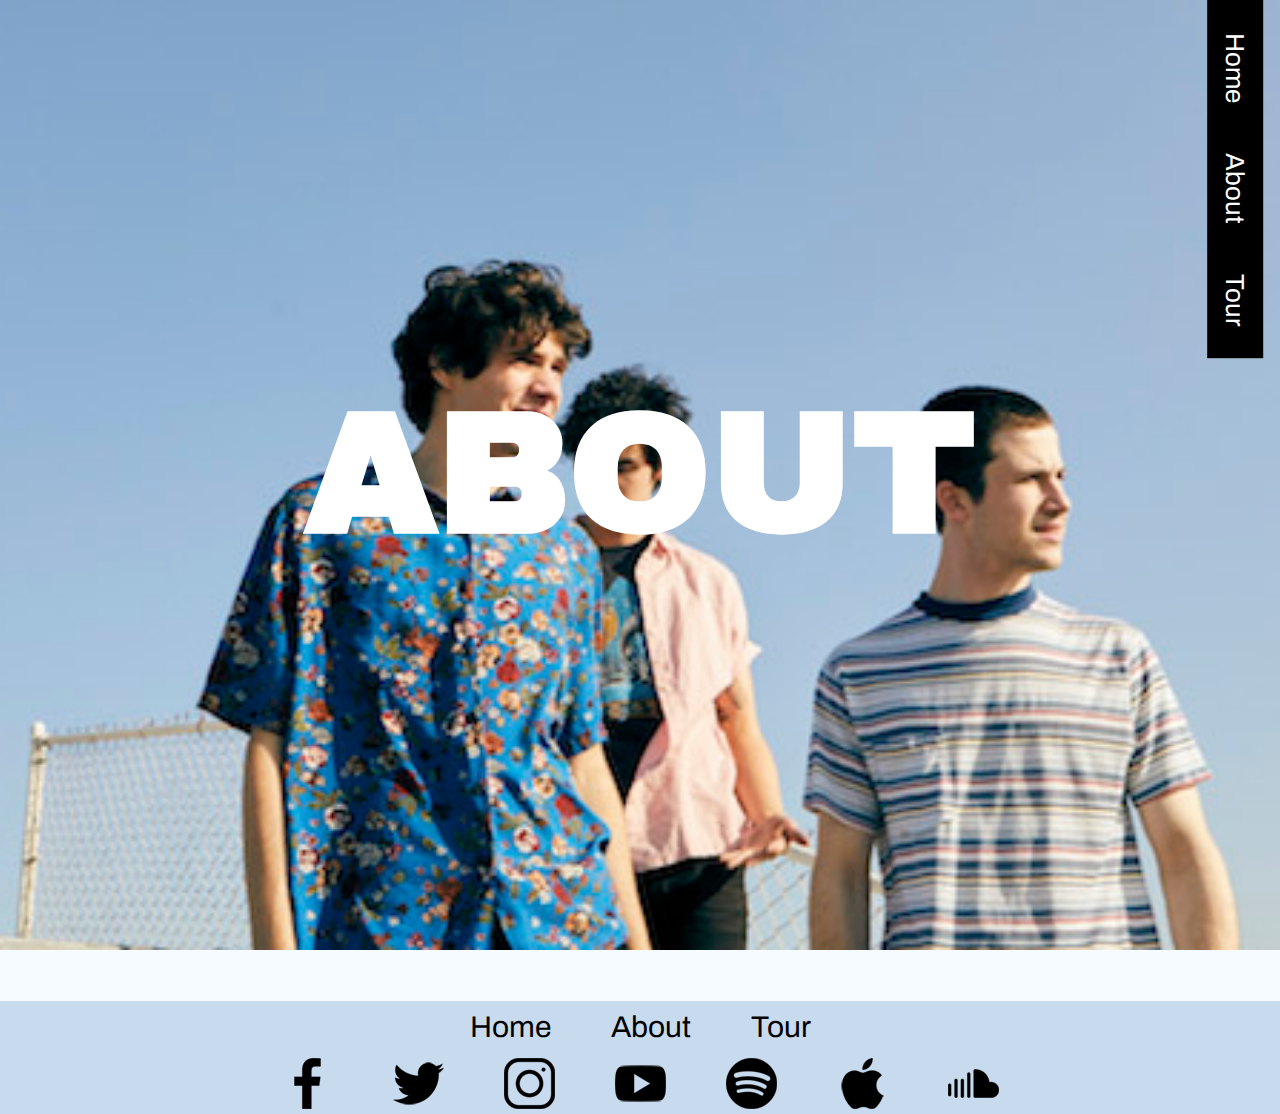
==== about.html @ 92f12936 "10/27 Website Update" ====
<!doctype html>
<html class="no-js" lang="">

<head>
  <meta charset="utf-8">
  <title>Wallows Music</title>
  <meta name="description" content="">
  <meta name="viewport" content="width=device-width, initial-scale=1">

  <link rel="apple-touch-icon" href="icon.png">
  <!-- Place favicon.ico in the root directory -->

  <link rel="stylesheet" href="css/normalize.css">
  <link rel="stylesheet" href="css/main.css">
</head>

<body>

  <!-- reusable header -->
  <header id="about_hero">
      <ul>
        <li><a href="index.html">Home</a></li>
        <li><a href="about.html">About</a></li>
        <li><a href="tour.html">Tour</a></li>
      </ul>
      <h1>ABOUT</h1>
  </header>

<!-- Main content section -->
  <section class="main_content">



  </section>

  <!-- Footer Section with two navs...one for internal pages and one for social media links-->
  <footer>
    <nav>
      <ul>
        <li><a href="index.html">Home</a></li>
        <li><a href="about.html">About</a></li>
        <li><a href="tour.html">Tour</a></li>
      </ul>
    </nav>
    <nav>
      <ul>
        <li><a href="facebook"><img src="img/facebook-app-symbol.png"></a></li>
        <li><a href="twitter"><img src="img/twitter.png"></a></li>
        <li><a href="instagram"><img src="img/instagram.png"></a></li>
        <li><a href="youtube"><img src="img/youtube.png"></a></li>
        <li><a href="spotify"><img src="img/spotify.png"></a></li>
        <li><a href="apple"><img src="img/apple-logo.png"></a></li>
        <li><a href="soundcloud"><img src="img/soundcloud.png"></a></li>
      </ul>
    </nav>

  </footer>







  <script src="js/vendor/modernizr-3.11.2.min.js"></script>
  <script src="js/main.js"></script>

</body>

</html>
---- css/main.css ----
/*! HTML5 Boilerplate v8.0.0 | MIT License | https://html5boilerplate.com/ */

/* main.css 2.1.0 | MIT License | https://github.com/h5bp/main.css#readme */
/*
 * What follows is the result of much research on cross-browser styling.
 * Credit left inline and big thanks to Nicolas Gallagher, Jonathan Neal,
 * Kroc Camen, and the H5BP dev community and team.
 */

/* ==========================================================================
   Base styles: opinionated defaults
   ========================================================================== */
   @import url('https://fonts.googleapis.com/css2?family=Archivo&family=Archivo+Black&display=swap');

html {
  color: #222;
  font-size: 1em;
  line-height: 1.4;
  font-family: 'Archivo', sans-serif;
}

body{
  background-color: #F6FBFF;
  overflow-x: hidden;
}

header{
  background-image: url('../img/home_hero_img.jpg');
  background-size: cover;
  background-position: center;
  background-repeat: no-repeat;
  height: 950px;
  margin: 0px;
  position: relative;
  width: 100vw;
  display: flex;
  justify-content: center;
  align-items: center;
}

header ul{
  transform: rotate(90deg);
  list-style-type: none;
  display: flex;
  background-color: #000;
  top: 135px;
  width: 350px;
  margin: 0px;
  position: absolute;
  right: -150px;
}

header ul li{
  margin: 10px 25px 10px 25px;
}

header ul li a{
  text-decoration: none;
  color: #FFFFFF;
  font-size: 26px;
}

header h1{
  margin: 0px;
  font-size: 170px;
  color: #fff;
  font-family: 'Archivo Black', sans-serif;
}

/* sets up main content sections for pages */

.main_content{
  width: 100vw;
  display: flex;
  justify-content: center;
  align-items: center;
  margin: 2%;
}

/* sets up footer area for pages */

footer{
  width: 100vw;
  height: 5%;
  background-color: #C8DAED;
  display: flex;
  justify-content: center;
  align-items: center;
  flex-direction: column;
}

footer nav{
  display: flex;
  justify-content: center;
  align-items: center;
  flex-direction: row;
}

footer nav ul{
  display: flex;
  justify-content: center;
  align-items: center;
  flex-direction: row;
  list-style-type: none;
  margin: 0px;
  padding: 0px;
}

footer nav ul li{
  margin: 5px 30px 5px 30px;
}

footer nav ul li a{
  text-decoration: none;
  color: #000;
  font-size: 30px;
  font-family: 'Archivo', sans-serif;
}

footer nav ul li a:hover{
  color: #fff;
}


/*
 * Remove text-shadow in selection highlight:
 * https://twitter.com/miketaylr/status/12228805301
 *
 * Vendor-prefixed and regular ::selection selectors cannot be combined:
 * https://stackoverflow.com/a/16982510/7133471
 *
 * Customize the background color to match your design.
 */

::-moz-selection {
  background: #b3d4fc;
  text-shadow: none;
}

::selection {
  background: #b3d4fc;
  text-shadow: none;
}

/*
 * A better looking default horizontal rule
 */

hr {
  display: block;
  height: 1px;
  border: 0;
  border-top: 1px solid #ccc;
  margin: 1em 0;
  padding: 0;
}

/*
 * Remove the gap between audio, canvas, iframes,
 * images, videos and the bottom of their containers:
 * https://github.com/h5bp/html5-boilerplate/issues/440
 */

audio,
canvas,
iframe,
img,
svg,
video {
  vertical-align: middle;
}

/*
 * Remove default fieldset styles.
 */

fieldset {
  border: 0;
  margin: 0;
  padding: 0;
}

/*
 * Allow only vertical resizing of textareas.
 */

textarea {
  resize: vertical;
}

/* ==========================================================================
   Author's custom styles
   ========================================================================== */







/* ==========================================================================
   Helper classes
   ========================================================================== */

/*
 * Hide visually and from screen readers
 */

.hidden,
[hidden] {
  display: none !important;
}

/*
 * Hide only visually, but have it available for screen readers:
 * https://snook.ca/archives/html_and_css/hiding-content-for-accessibility
 *
 * 1. For long content, line feeds are not interpreted as spaces and small width
 *    causes content to wrap 1 word per line:
 *    https://medium.com/@jessebeach/beware-smushed-off-screen-accessible-text-5952a4c2cbfe
 */

.sr-only {
  border: 0;
  clip: rect(0, 0, 0, 0);
  height: 1px;
  margin: -1px;
  overflow: hidden;
  padding: 0;
  position: absolute;
  white-space: nowrap;
  width: 1px;
  /* 1 */
}

/*
 * Extends the .sr-only class to allow the element
 * to be focusable when navigated to via the keyboard:
 * https://www.drupal.org/node/897638
 */

.sr-only.focusable:active,
.sr-only.focusable:focus {
  clip: auto;
  height: auto;
  margin: 0;
  overflow: visible;
  position: static;
  white-space: inherit;
  width: auto;
}

/*
 * Hide visually and from screen readers, but maintain layout
 */

.invisible {
  visibility: hidden;
}

/*
 * Clearfix: contain floats
 *
 * For modern browsers
 * 1. The space content is one way to avoid an Opera bug when the
 *    `contenteditable` attribute is included anywhere else in the document.
 *    Otherwise it causes space to appear at the top and bottom of elements
 *    that receive the `clearfix` class.
 * 2. The use of `table` rather than `block` is only necessary if using
 *    `:before` to contain the top-margins of child elements.
 */

.clearfix::before,
.clearfix::after {
  content: " ";
  display: table;
}

.clearfix::after {
  clear: both;
}

/* ==========================================================================
   EXAMPLE Media Queries for Responsive Design.
   These examples override the primary ('mobile first') styles.
   Modify as content requires.
   ========================================================================== */

@media only screen and (min-width: 35em) {
  /* Style adjustments for viewports that meet the condition */
}

@media print,
  (-webkit-min-device-pixel-ratio: 1.25),
  (min-resolution: 1.25dppx),
  (min-resolution: 120dpi) {
  /* Style adjustments for high resolution devices */
}

/* ==========================================================================
   Print styles.
   Inlined to avoid the additional HTTP request:
   https://www.phpied.com/delay-loading-your-print-css/
   ========================================================================== */

@media print {
  *,
  *::before,
  *::after {
    background: #fff !important;
    color: #000 !important;
    /* Black prints faster */
    box-shadow: none !important;
    text-shadow: none !important;
  }

  a,
  a:visited {
    text-decoration: underline;
  }

  a[href]::after {
    content: " (" attr(href) ")";
  }

  abbr[title]::after {
    content: " (" attr(title) ")";
  }

  /*
   * Don't show links that are fragment identifiers,
   * or use the `javascript:` pseudo protocol
   */
  a[href^="#"]::after,
  a[href^="javascript:"]::after {
    content: "";
  }

  pre {
    white-space: pre-wrap !important;
  }

  pre,
  blockquote {
    border: 1px solid #999;
    page-break-inside: avoid;
  }

  /*
   * Printing Tables:
   * https://web.archive.org/web/20180815150934/http://css-discuss.incutio.com/wiki/Printing_Tables
   */
  thead {
    display: table-header-group;
  }

  tr,
  img {
    page-break-inside: avoid;
  }

  p,
  h2,
  h3 {
    orphans: 3;
    widows: 3;
  }

  h2,
  h3 {
    page-break-after: avoid;
  }
}
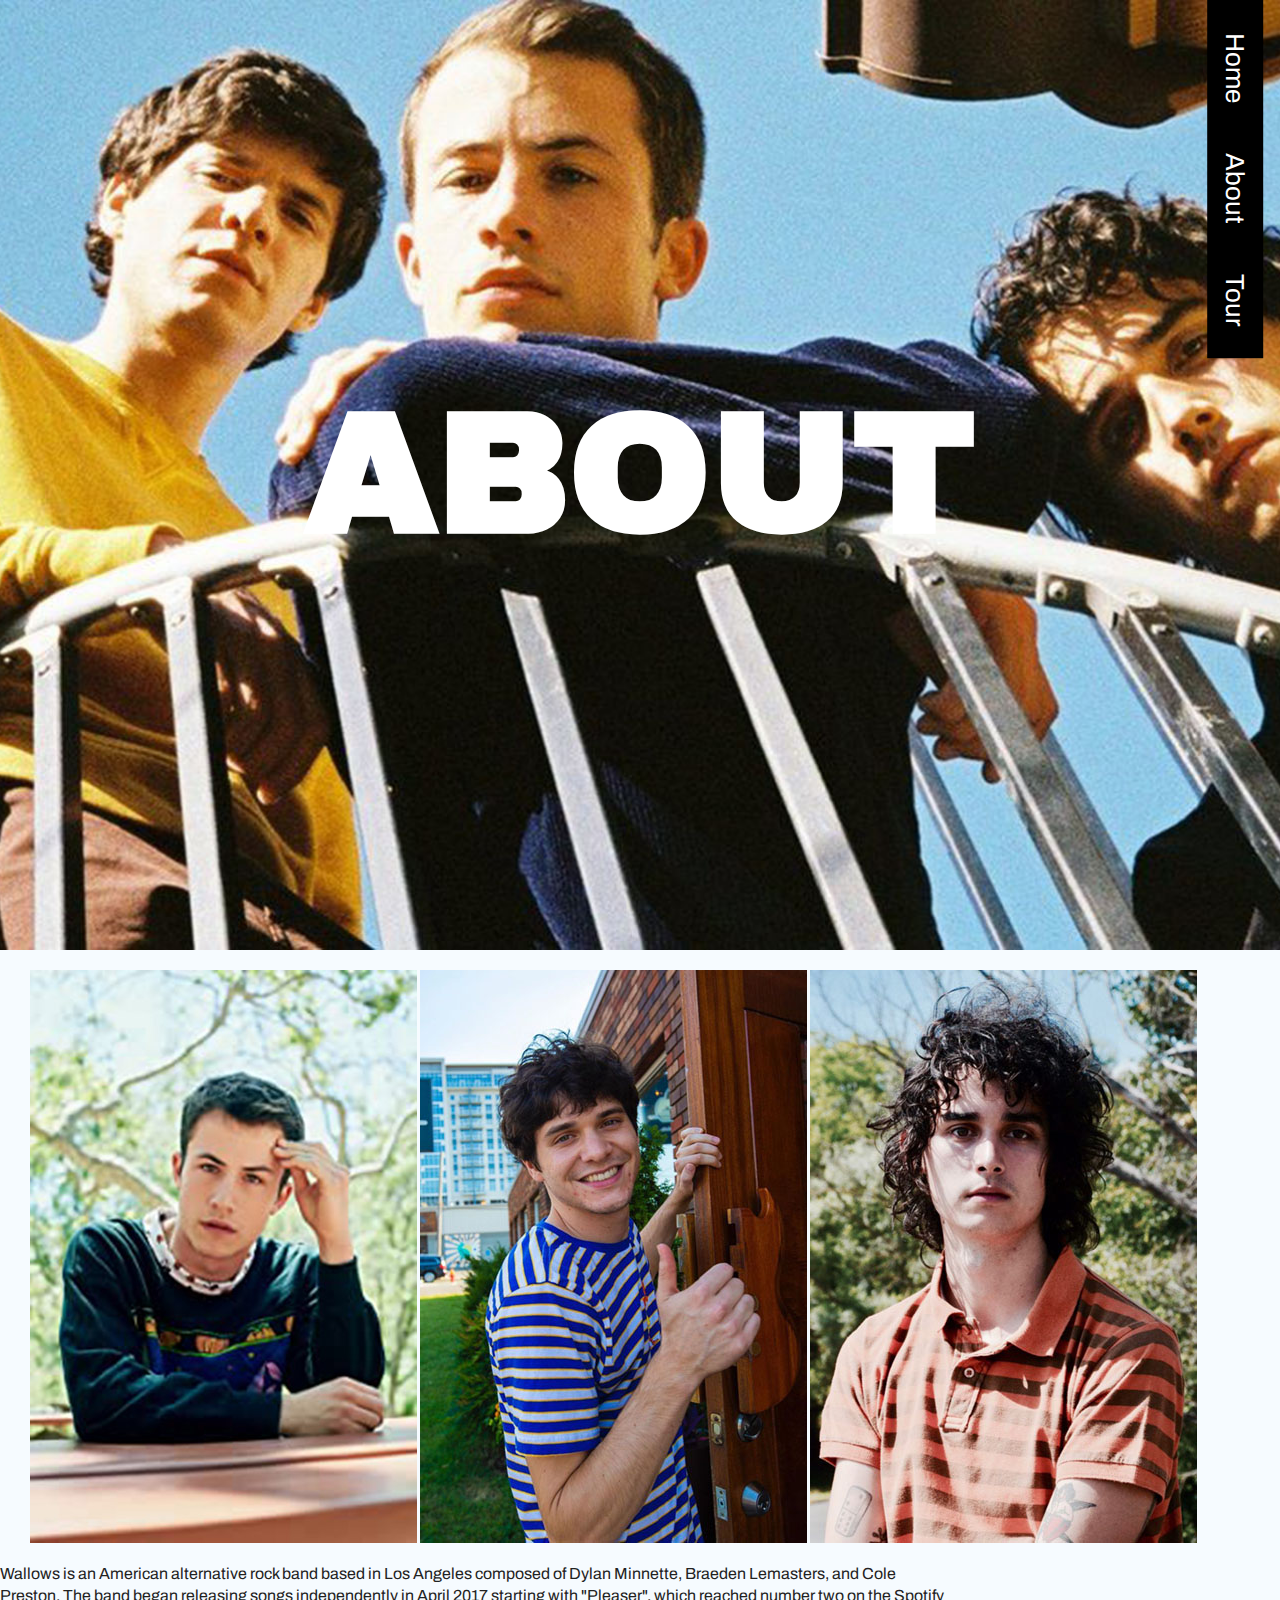
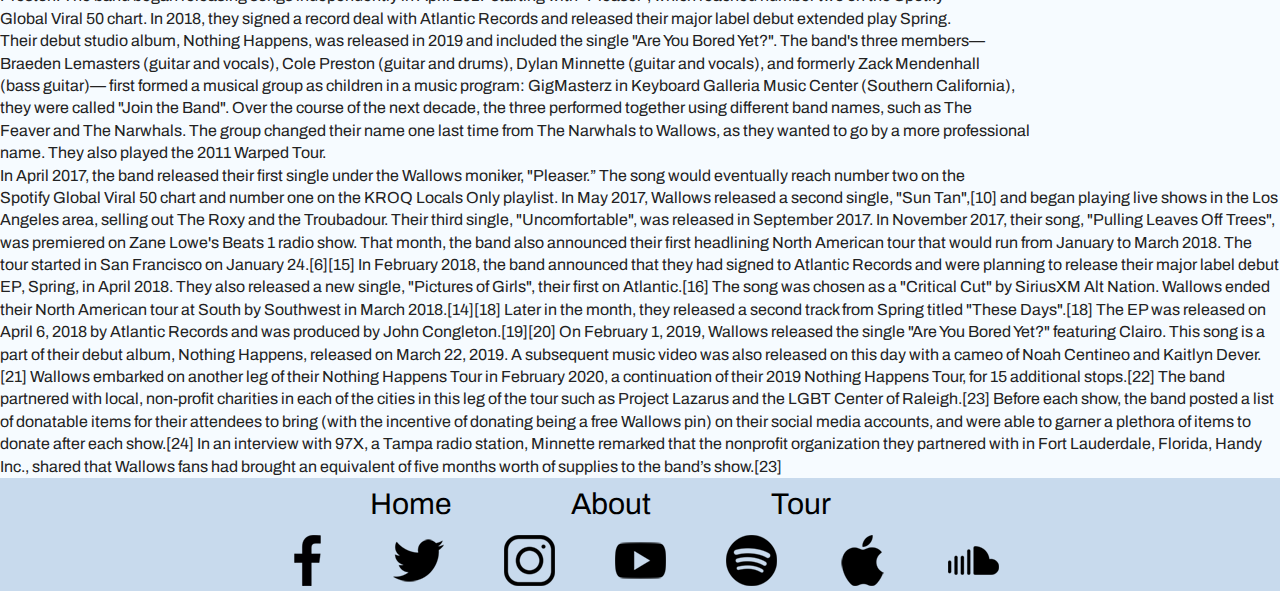
==== commit 166ad562: "10/29 Website HTML and CSS Update" ====
--- a/about.html
+++ b/about.html
@@ -17,7 +17,7 @@
 <body>
 
   <!-- reusable header -->
-  <header id="about_hero">
+  <header id="about_bg">
       <ul>
         <li><a href="index.html">Home</a></li>
         <li><a href="about.html">About</a></li>
@@ -27,23 +27,45 @@
   </header>
 
 <!-- Main content section -->
-  <section class="main_content">
+  <section class="members">
+    <img src="img/dylan_minnette.jpg">
+    <img src="img/braeden_lemasters.jpg">
+    <img src="img/cole_preston.jpg">
+  </section>
 
+  <section class="biography">
+    Wallows is an American alternative rock band based in Los Angeles composed of Dylan Minnette, Braeden Lemasters, and Cole <br>
+    Preston. The band began releasing songs independently in April 2017 starting with "Pleaser", which reached number two on the Spotify <br>
+    Global Viral 50 chart. In 2018, they signed a record deal with Atlantic Records and released their major label debut extended play Spring.<br>
+    Their debut studio album, Nothing Happens, was released in 2019 and included the single "Are You Bored Yet?". The band's three members—<br>
+    Braeden Lemasters (guitar and vocals), Cole Preston (guitar and drums), Dylan Minnette (guitar and vocals), and formerly Zack Mendenhall <br>
+    (bass guitar)— first formed a musical group as children in a music program: GigMasterz in Keyboard Galleria Music Center (Southern California), <br>
+    they were called "Join the Band". Over the course of the next decade, the three performed together using different band names, such as The <br>
+    Feaver and The Narwhals. The group changed their name one last time from The Narwhals to Wallows, as they wanted to go by a more professional <br>
+    name. They also played the 2011 Warped Tour.<br>
 
+    In April 2017, the band released their first single under the Wallows moniker, "Pleaser.” The song would eventually reach number two on the <br>
+    Spotify Global Viral 50 chart and number one on the KROQ Locals Only playlist. In May 2017, Wallows released a second single, "Sun Tan",[10] and began playing live shows in the Los Angeles area, selling out The Roxy and the Troubadour. Their third single, "Uncomfortable", was released in September 2017.
+    In November 2017, their song, "Pulling Leaves Off Trees", was premiered on Zane Lowe's Beats 1 radio show. That month, the band also announced their first headlining North American tour that would run from January to March 2018. The tour started in San Francisco on January 24.[6][15] In February 2018, the band announced that they had signed to Atlantic Records and were planning to release their major label debut EP, Spring, in April 2018. They also released a new single, "Pictures of Girls", their first on Atlantic.[16] The song was chosen as a "Critical Cut" by SiriusXM Alt Nation.
 
+    Wallows ended their North American tour at South by Southwest in March 2018.[14][18] Later in the month, they released a second track from Spring titled "These Days".[18] The EP was released on April 6, 2018 by Atlantic Records and was produced by John Congleton.[19][20]
+
+    On February 1, 2019, Wallows released the single "Are You Bored Yet?" featuring Clairo. This song is a part of their debut album, Nothing Happens, released on March 22, 2019. A subsequent music video was also released on this day with a cameo of Noah Centineo and Kaitlyn Dever.[21]
+
+    Wallows embarked on another leg of their Nothing Happens Tour in February 2020, a continuation of their 2019 Nothing Happens Tour, for 15 additional stops.[22] The band partnered with local, non-profit charities in each of the cities in this leg of the tour such as Project Lazarus and the LGBT Center of Raleigh.[23] Before each show, the band posted a list of donatable items for their attendees to bring (with the incentive of donating being a free Wallows pin) on their social media accounts, and were able to garner a plethora of items to donate after each show.[24] In an interview with 97X, a Tampa radio station, Minnette remarked that the nonprofit organization they partnered with in Fort Lauderdale, Florida, Handy Inc., shared that Wallows fans had brought an equivalent of five months worth of supplies to the band’s show.[23]
   </section>
 
   <!-- Footer Section with two navs...one for internal pages and one for social media links-->
   <footer>
     <nav>
-      <ul>
+      <ul class="navigation">
         <li><a href="index.html">Home</a></li>
         <li><a href="about.html">About</a></li>
         <li><a href="tour.html">Tour</a></li>
       </ul>
     </nav>
     <nav>
-      <ul>
+      <ul class="icons">
         <li><a href="facebook"><img src="img/facebook-app-symbol.png"></a></li>
         <li><a href="twitter"><img src="img/twitter.png"></a></li>
         <li><a href="instagram"><img src="img/instagram.png"></a></li>
--- a/css/main.css
+++ b/css/main.css
@@ -38,6 +38,16 @@
   align-items: center;
 }
 
+#about_bg{
+background-image: url('../img/about_header.jpg');
+}
+
+#tour_bg{
+background-image: url('../img/tour_header.jpg');
+}
+
+
+
 header ul{
   transform: rotate(90deg);
   list-style-type: none;
@@ -50,6 +60,10 @@
   right: -150px;
 }
 
+.tour_bg ul li{
+background-color: #C8DAE9;
+}
+
 header ul li{
   margin: 10px 25px 10px 25px;
 }
@@ -75,6 +89,11 @@
   justify-content: center;
   align-items: center;
   margin: 2%;
+  margin-left: -20vw;
+}
+
+.members{
+  padding: 20px 50px 20px 30px;
 }
 
 /* sets up footer area for pages */
@@ -108,6 +127,12 @@
 
 footer nav ul li{
   margin: 5px 30px 5px 30px;
+}
+
+.navigation li{
+  justify-content: center;
+  align-items: center;
+  margin: 5px 100px 5px 20px;
 }
 
 footer nav ul li a{
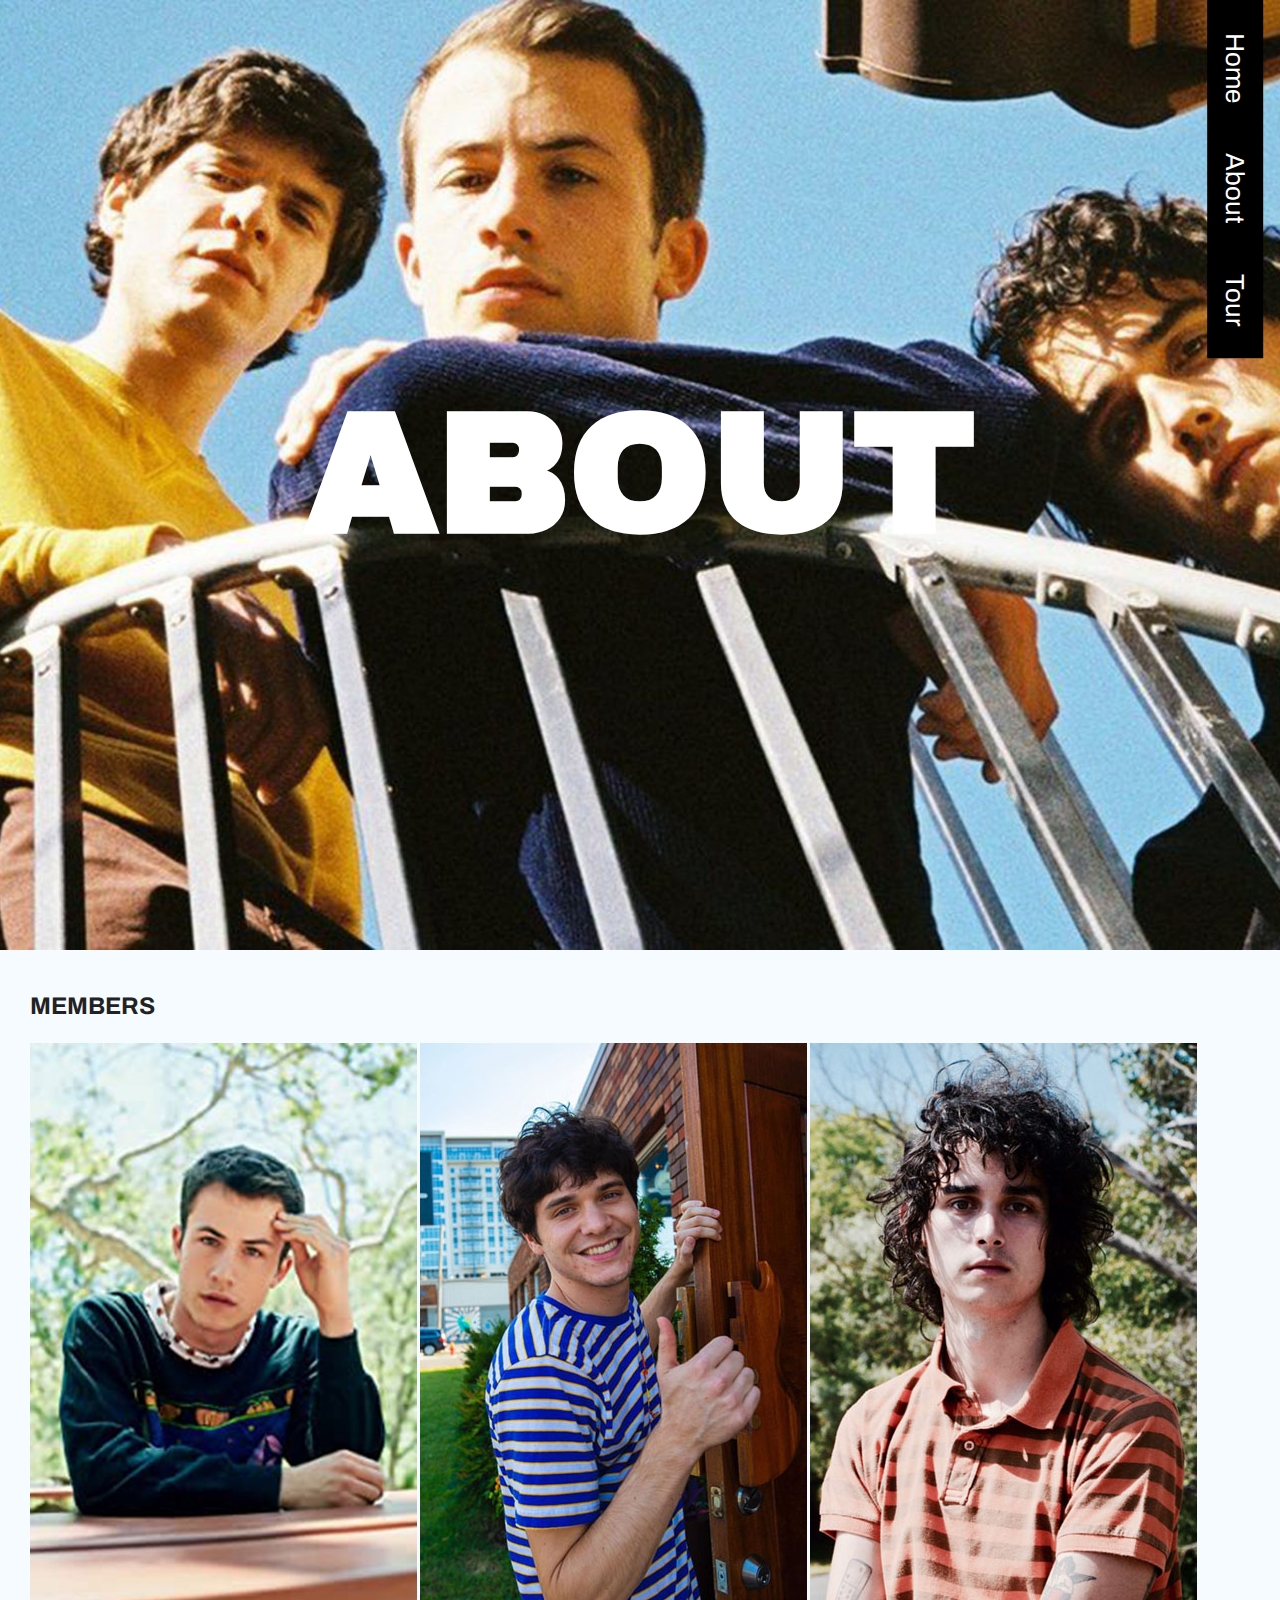
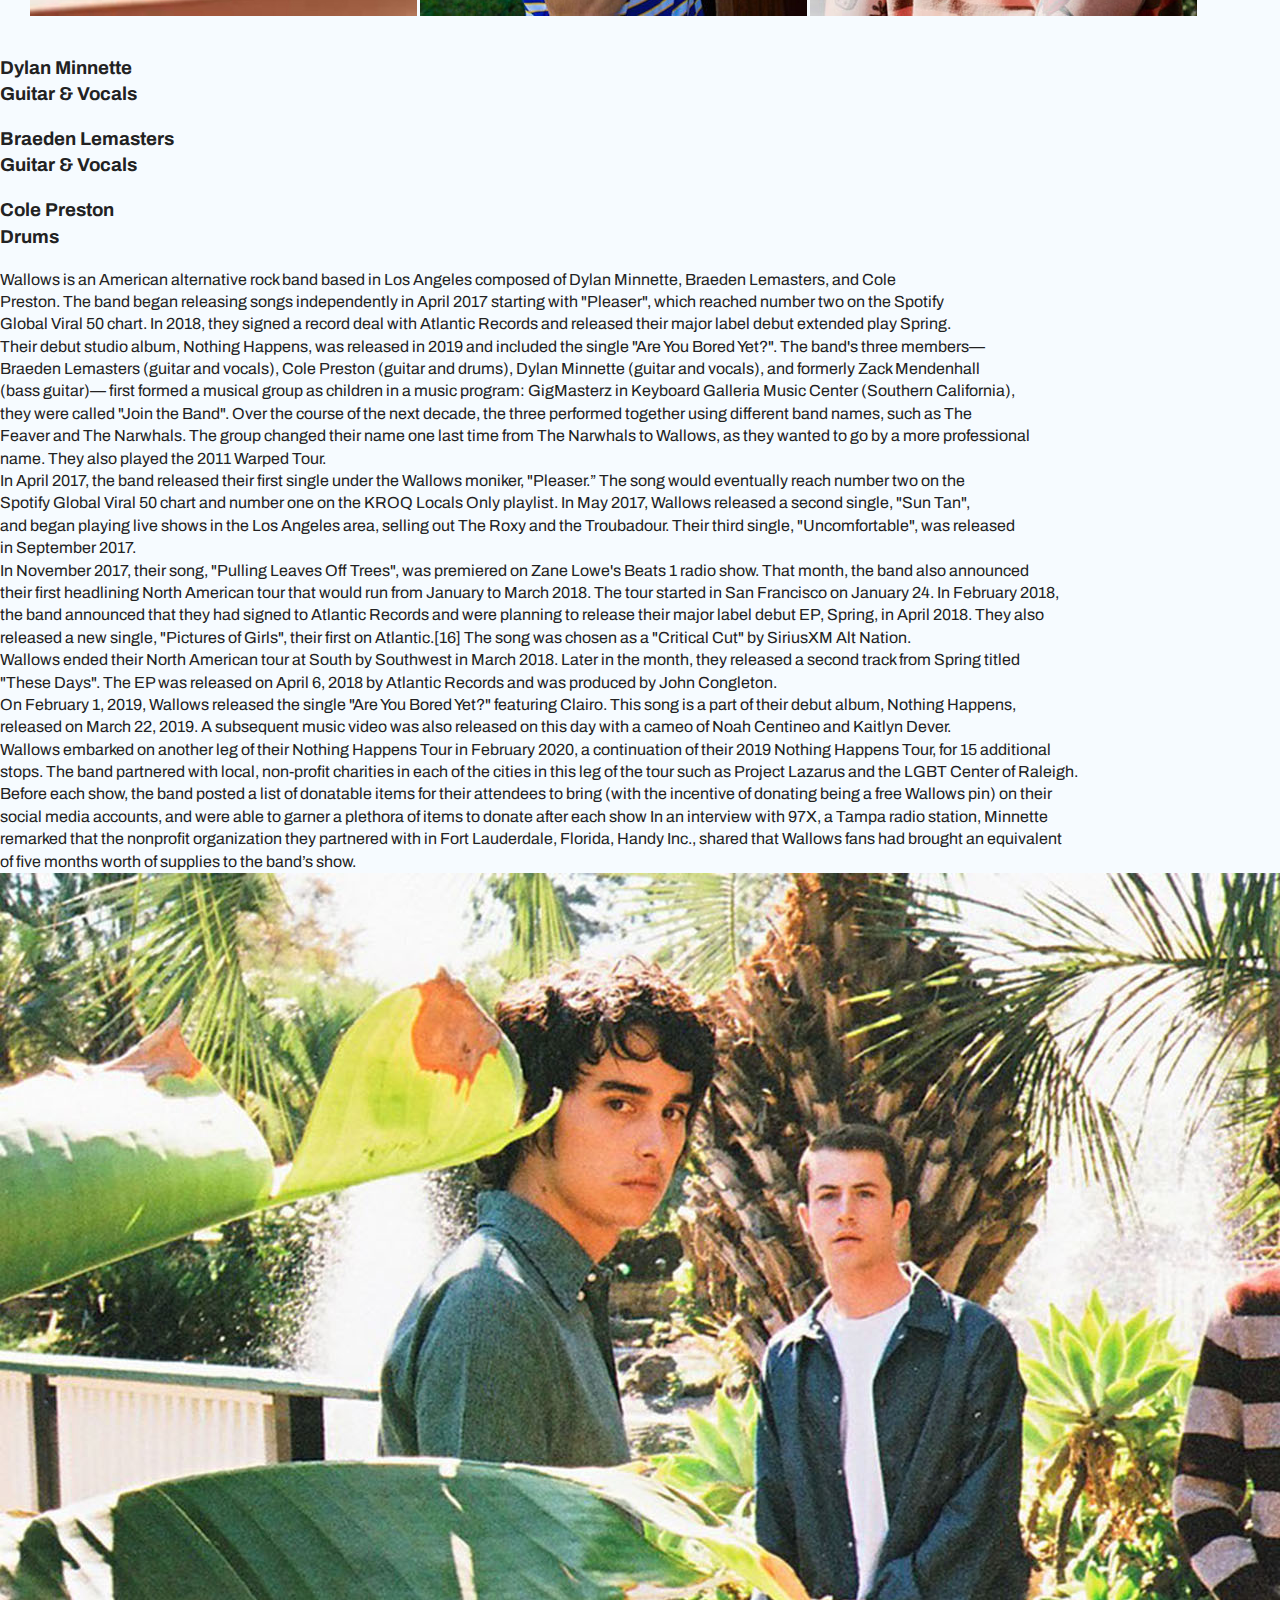
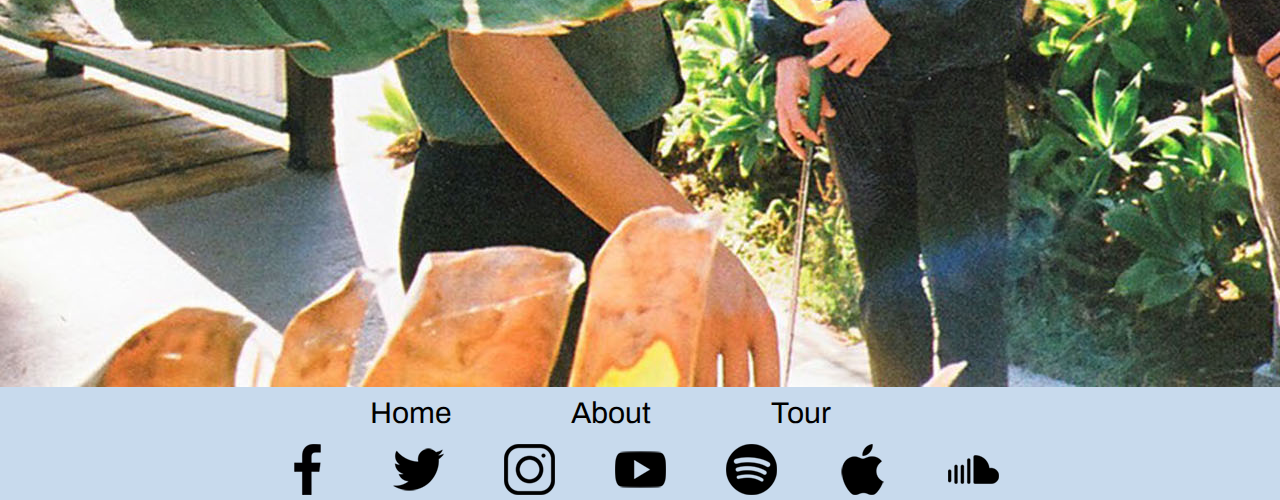
==== commit 8101141a: "Updates to HTML and CSS" ====
--- a/about.html
+++ b/about.html
@@ -28,9 +28,19 @@
 
 <!-- Main content section -->
   <section class="members">
+    <h2> MEMBERS </h2>
     <img src="img/dylan_minnette.jpg">
     <img src="img/braeden_lemasters.jpg">
     <img src="img/cole_preston.jpg">
+  </section>
+
+  <section class="members_names">
+    <h3> Dylan Minnette <br>
+          Guitar & Vocals </h3>
+    <h3> Braeden Lemasters <br>
+          Guitar & Vocals </h3>
+    <h3> Cole Preston <br>
+          Drums </h3>
   </section>
 
   <section class="biography">
@@ -45,14 +55,31 @@
     name. They also played the 2011 Warped Tour.<br>
 
     In April 2017, the band released their first single under the Wallows moniker, "Pleaser.” The song would eventually reach number two on the <br>
-    Spotify Global Viral 50 chart and number one on the KROQ Locals Only playlist. In May 2017, Wallows released a second single, "Sun Tan",[10] and began playing live shows in the Los Angeles area, selling out The Roxy and the Troubadour. Their third single, "Uncomfortable", was released in September 2017.
-    In November 2017, their song, "Pulling Leaves Off Trees", was premiered on Zane Lowe's Beats 1 radio show. That month, the band also announced their first headlining North American tour that would run from January to March 2018. The tour started in San Francisco on January 24.[6][15] In February 2018, the band announced that they had signed to Atlantic Records and were planning to release their major label debut EP, Spring, in April 2018. They also released a new single, "Pictures of Girls", their first on Atlantic.[16] The song was chosen as a "Critical Cut" by SiriusXM Alt Nation.
+    Spotify Global Viral 50 chart and number one on the KROQ Locals Only playlist. In May 2017, Wallows released a second single, "Sun Tan", <br>
+    and began playing live shows in the Los Angeles area, selling out The Roxy and the Troubadour. Their third single, "Uncomfortable", was released <br>
+    in September 2017. <br>
 
-    Wallows ended their North American tour at South by Southwest in March 2018.[14][18] Later in the month, they released a second track from Spring titled "These Days".[18] The EP was released on April 6, 2018 by Atlantic Records and was produced by John Congleton.[19][20]
+    In November 2017, their song, "Pulling Leaves Off Trees", was premiered on Zane Lowe's Beats 1 radio show. That month, the band also announced <br>
+    their first headlining North American tour that would run from January to March 2018. The tour started in San Francisco on January 24. In February 2018, <br>
+    the band announced that they had signed to Atlantic Records and were planning to release their major label debut EP, Spring, in April 2018. They also <br>
+    released a new single, "Pictures of Girls", their first on Atlantic.[16] The song was chosen as a "Critical Cut" by SiriusXM Alt Nation. <br>
 
-    On February 1, 2019, Wallows released the single "Are You Bored Yet?" featuring Clairo. This song is a part of their debut album, Nothing Happens, released on March 22, 2019. A subsequent music video was also released on this day with a cameo of Noah Centineo and Kaitlyn Dever.[21]
+    Wallows ended their North American tour at South by Southwest in March 2018.  Later in the month, they released a second track from Spring titled  <br>
+    "These Days". The EP was released on April 6, 2018 by Atlantic Records and was produced by John Congleton. <br>
 
-    Wallows embarked on another leg of their Nothing Happens Tour in February 2020, a continuation of their 2019 Nothing Happens Tour, for 15 additional stops.[22] The band partnered with local, non-profit charities in each of the cities in this leg of the tour such as Project Lazarus and the LGBT Center of Raleigh.[23] Before each show, the band posted a list of donatable items for their attendees to bring (with the incentive of donating being a free Wallows pin) on their social media accounts, and were able to garner a plethora of items to donate after each show.[24] In an interview with 97X, a Tampa radio station, Minnette remarked that the nonprofit organization they partnered with in Fort Lauderdale, Florida, Handy Inc., shared that Wallows fans had brought an equivalent of five months worth of supplies to the band’s show.[23]
+    On February 1, 2019, Wallows released the single "Are You Bored Yet?" featuring Clairo. This song is a part of their debut album, Nothing Happens, <br>
+    released on March 22, 2019. A subsequent music video was also released on this day with a cameo of Noah Centineo and Kaitlyn Dever. <br>
+
+    Wallows embarked on another leg of their Nothing Happens Tour in February 2020, a continuation of their 2019 Nothing Happens Tour, for 15 additional <br>
+    stops. The band partnered with local, non-profit charities in each of the cities in this leg of the tour such as Project Lazarus and the LGBT Center of Raleigh. <br>
+    Before each show, the band posted a list of donatable items for their attendees to bring (with the incentive of donating being a free Wallows pin) on their <br>
+    social media accounts, and were able to garner a plethora of items to donate after each show In an interview with 97X, a Tampa radio station, Minnette <br>
+    remarked that the nonprofit organization they partnered with in Fort Lauderdale, Florida, Handy Inc., shared that Wallows fans had brought an equivalent <br>
+    of five months worth of supplies to the band’s show.
+  </section>
+
+  <section class="closing_image">
+      <img src="img/about_group.jpg">
   </section>
 
   <!-- Footer Section with two navs...one for internal pages and one for social media links-->
--- a/css/main.css
+++ b/css/main.css
@@ -97,6 +97,15 @@
 }
 
 /* sets up footer area for pages */
+
+.tour_leftcolumn{
+
+
+}
+
+
+
+
 
 footer{
   width: 100vw;
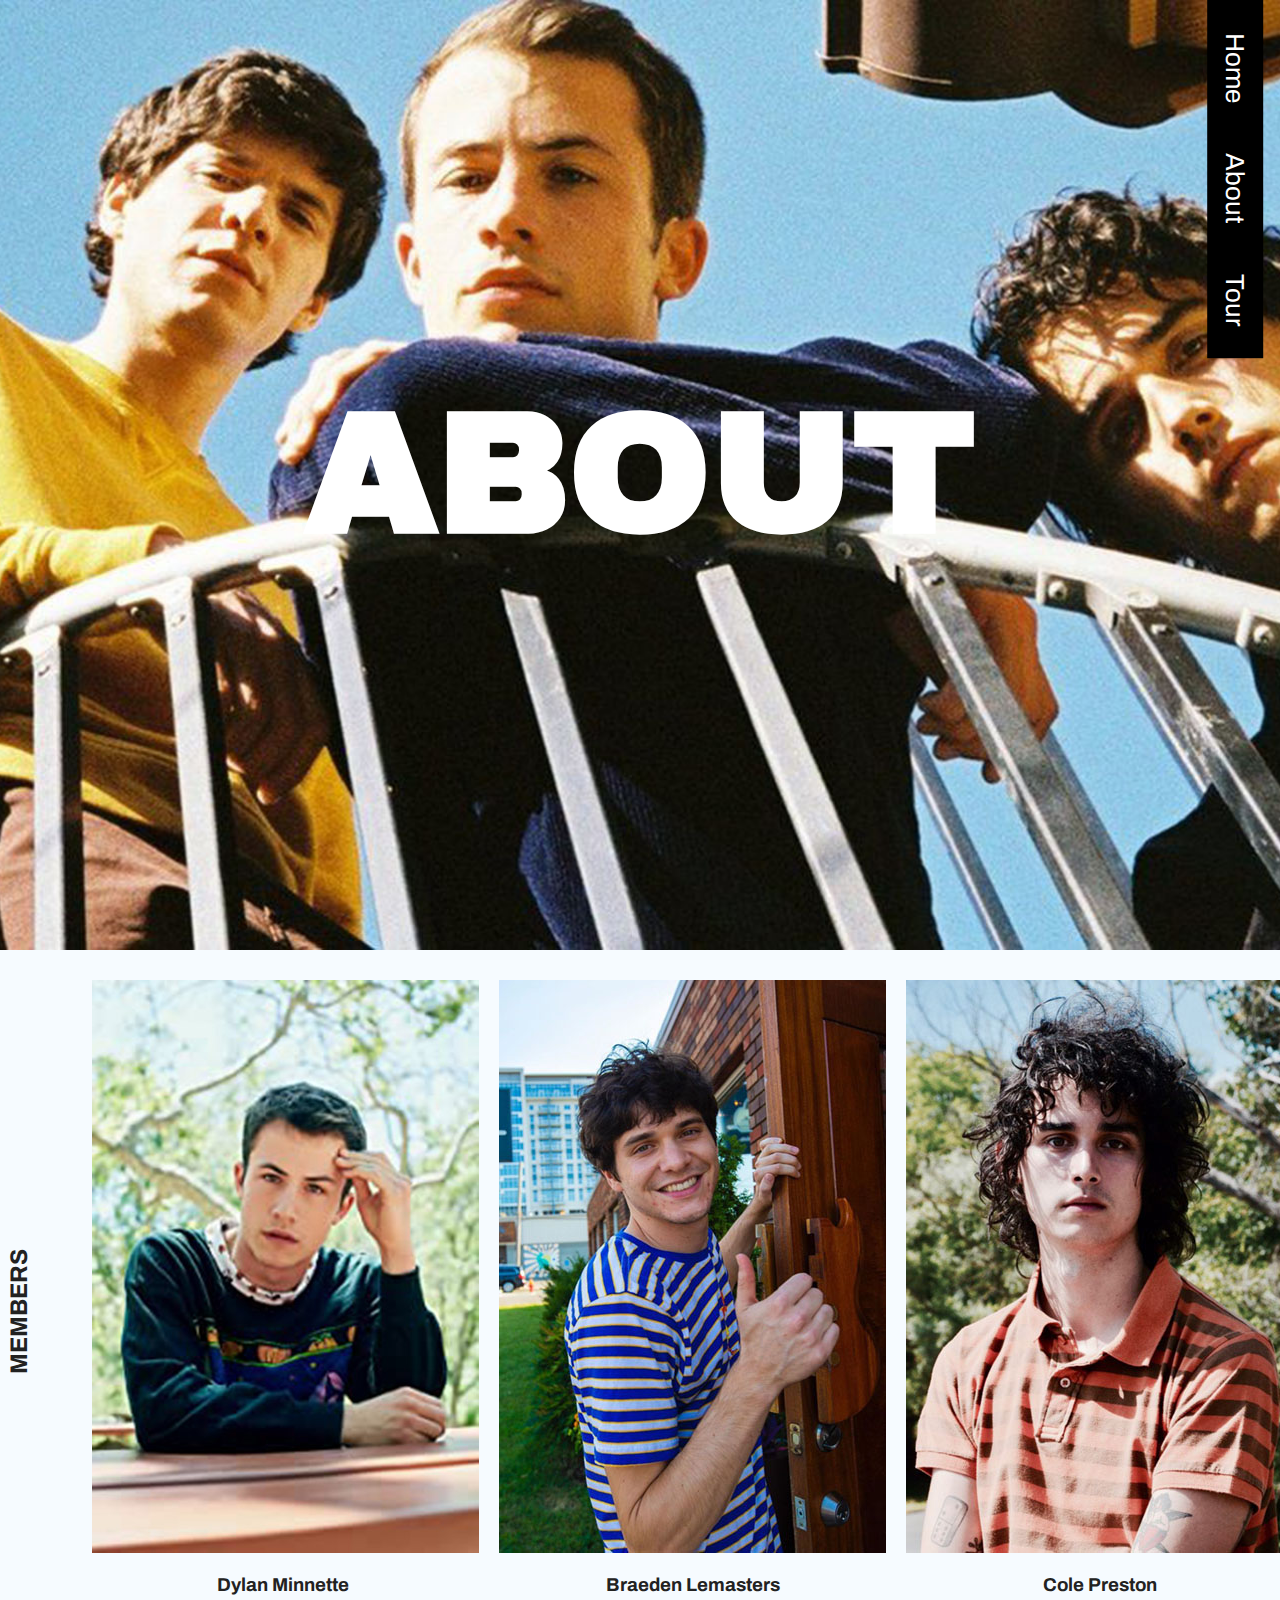
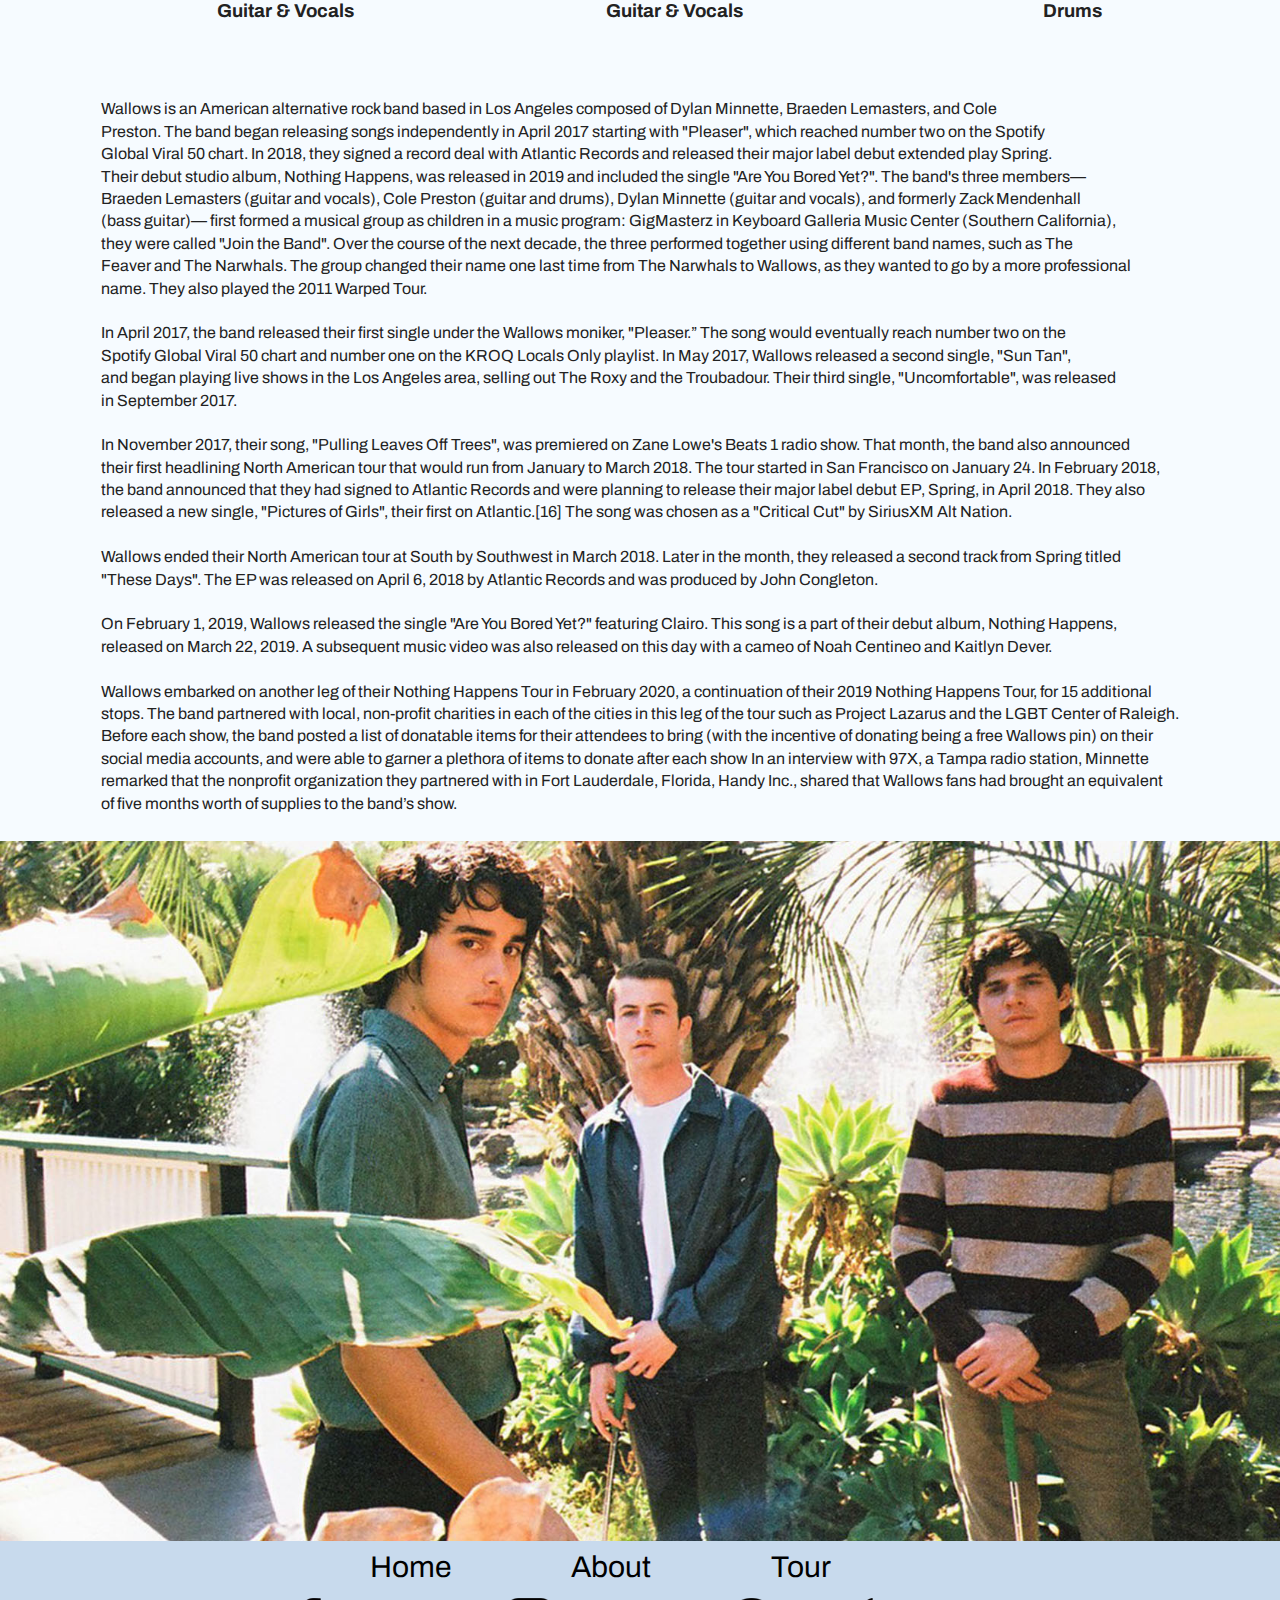
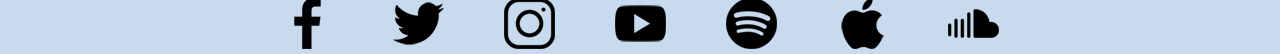
==== commit c9599bb1: "TIM EDITS/About and Tour Pages" ====
--- a/about.html
+++ b/about.html
@@ -27,20 +27,29 @@
   </header>
 
 <!-- Main content section -->
+<div class="main_content2">
+
   <section class="members">
-    <h2> MEMBERS </h2>
+
+    <h2> MEMBERS </h2> 
+    
+    <div class="bios">
     <img src="img/dylan_minnette.jpg">
+    <h3> Dylan Minnette <br>
+      Guitar & Vocals </h3>
+    </div>
+
+    <div class="bios">
     <img src="img/braeden_lemasters.jpg">
+    <h3> Braeden Lemasters <br>
+      Guitar & Vocals </h3>
+    </div>
+
+    <div class="bios">
     <img src="img/cole_preston.jpg">
-  </section>
-
-  <section class="members_names">
-    <h3> Dylan Minnette <br>
-          Guitar & Vocals </h3>
-    <h3> Braeden Lemasters <br>
-          Guitar & Vocals </h3>
     <h3> Cole Preston <br>
-          Drums </h3>
+      Drums </h3>
+    </div>
   </section>
 
   <section class="biography">
@@ -52,23 +61,23 @@
     (bass guitar)— first formed a musical group as children in a music program: GigMasterz in Keyboard Galleria Music Center (Southern California), <br>
     they were called "Join the Band". Over the course of the next decade, the three performed together using different band names, such as The <br>
     Feaver and The Narwhals. The group changed their name one last time from The Narwhals to Wallows, as they wanted to go by a more professional <br>
-    name. They also played the 2011 Warped Tour.<br>
+    name. They also played the 2011 Warped Tour.<br><br>
 
     In April 2017, the band released their first single under the Wallows moniker, "Pleaser.” The song would eventually reach number two on the <br>
     Spotify Global Viral 50 chart and number one on the KROQ Locals Only playlist. In May 2017, Wallows released a second single, "Sun Tan", <br>
     and began playing live shows in the Los Angeles area, selling out The Roxy and the Troubadour. Their third single, "Uncomfortable", was released <br>
-    in September 2017. <br>
+    in September 2017. <br><br>
 
     In November 2017, their song, "Pulling Leaves Off Trees", was premiered on Zane Lowe's Beats 1 radio show. That month, the band also announced <br>
     their first headlining North American tour that would run from January to March 2018. The tour started in San Francisco on January 24. In February 2018, <br>
     the band announced that they had signed to Atlantic Records and were planning to release their major label debut EP, Spring, in April 2018. They also <br>
-    released a new single, "Pictures of Girls", their first on Atlantic.[16] The song was chosen as a "Critical Cut" by SiriusXM Alt Nation. <br>
+    released a new single, "Pictures of Girls", their first on Atlantic.[16] The song was chosen as a "Critical Cut" by SiriusXM Alt Nation. <br><br>
 
     Wallows ended their North American tour at South by Southwest in March 2018.  Later in the month, they released a second track from Spring titled  <br>
-    "These Days". The EP was released on April 6, 2018 by Atlantic Records and was produced by John Congleton. <br>
+    "These Days". The EP was released on April 6, 2018 by Atlantic Records and was produced by John Congleton. <br><br>
 
     On February 1, 2019, Wallows released the single "Are You Bored Yet?" featuring Clairo. This song is a part of their debut album, Nothing Happens, <br>
-    released on March 22, 2019. A subsequent music video was also released on this day with a cameo of Noah Centineo and Kaitlyn Dever. <br>
+    released on March 22, 2019. A subsequent music video was also released on this day with a cameo of Noah Centineo and Kaitlyn Dever. <br><br>
 
     Wallows embarked on another leg of their Nothing Happens Tour in February 2020, a continuation of their 2019 Nothing Happens Tour, for 15 additional <br>
     stops. The band partnered with local, non-profit charities in each of the cities in this leg of the tour such as Project Lazarus and the LGBT Center of Raleigh. <br>
@@ -78,8 +87,10 @@
     of five months worth of supplies to the band’s show.
   </section>
 
+</div>
+
   <section class="closing_image">
-      <img src="img/about_group.jpg">
+     
   </section>
 
   <!-- Footer Section with two navs...one for internal pages and one for social media links-->
--- a/css/main.css
+++ b/css/main.css
@@ -92,20 +92,110 @@
   margin-left: -20vw;
 }
 
+.main_content2{
+  width: 100vw;
+  display: flex;
+  justify-content: center;
+  align-items: center;
+  flex-direction: column;
+  margin: 0 auto;
+}
+
 .members{
+  display: flex;
+  justify-content: center;
+  align-items: center;
+  flex-direction: row;
   padding: 20px 50px 20px 30px;
 }
 
-/* sets up footer area for pages */
-
-.tour_leftcolumn{
-
-
-}
-
-
-
-
+.members h2{
+  transform: rotate(270deg);
+}
+
+/* sets up the bios for each band member with their content stacked underneath */
+
+.bios{
+  display: flex;
+  justify-content: center;
+  align-items: center;
+  flex-direction: column;
+  margin: 10px;
+}
+
+/* Closing Image */
+
+.closing_image{
+  background-image: url('../img/about_group.jpg');
+  background-position: center;
+  background-size: cover;
+  background-repeat: no-repeat;
+  width: 100vw;
+  height: 700px;
+  margin: 0 auto;
+}
+
+/* Biography Styles */
+
+.biography{
+  margin: 2% 0%;
+}
+
+/* Tour Stuff */
+
+.tour_content{
+  display: flex;
+  justify-content: center;
+  align-items: center;
+  flex-direction: row;
+  width: 100vw;
+  margin: 0 auto;
+}
+
+.tour_content a{
+  margin: 2%;
+}
+
+.tour_content button{
+  width: 100px;
+  height: 45px;
+  background-color: #C8DAE9;
+  color: black;
+  border: none;
+  margin: 2%;
+}
+
+.tour_leftcolumn,
+.tour_centercolumn,
+.tour_rightcolumn{
+  width: 20%;
+  display: flex;
+  justify-content: center;
+  align-items: center;
+  flex-direction: column;
+  background-color: #E5E5E5;
+  margin: 2% 0%;
+}
+
+.tour_leftcolumn ul,
+.tour_centercolumn ul,
+.tour_rightcolumn ul{
+  list-style-type: none;
+  text-align: center;
+}
+
+.tour_doc{
+  width: 100vw;
+  display: flex;
+  justify-content: center;
+  align-items: center;
+  flex-direction: column;
+  margin: 2%;
+}
+
+
+
+/* sets up footer */
 
 footer{
   width: 100vw;
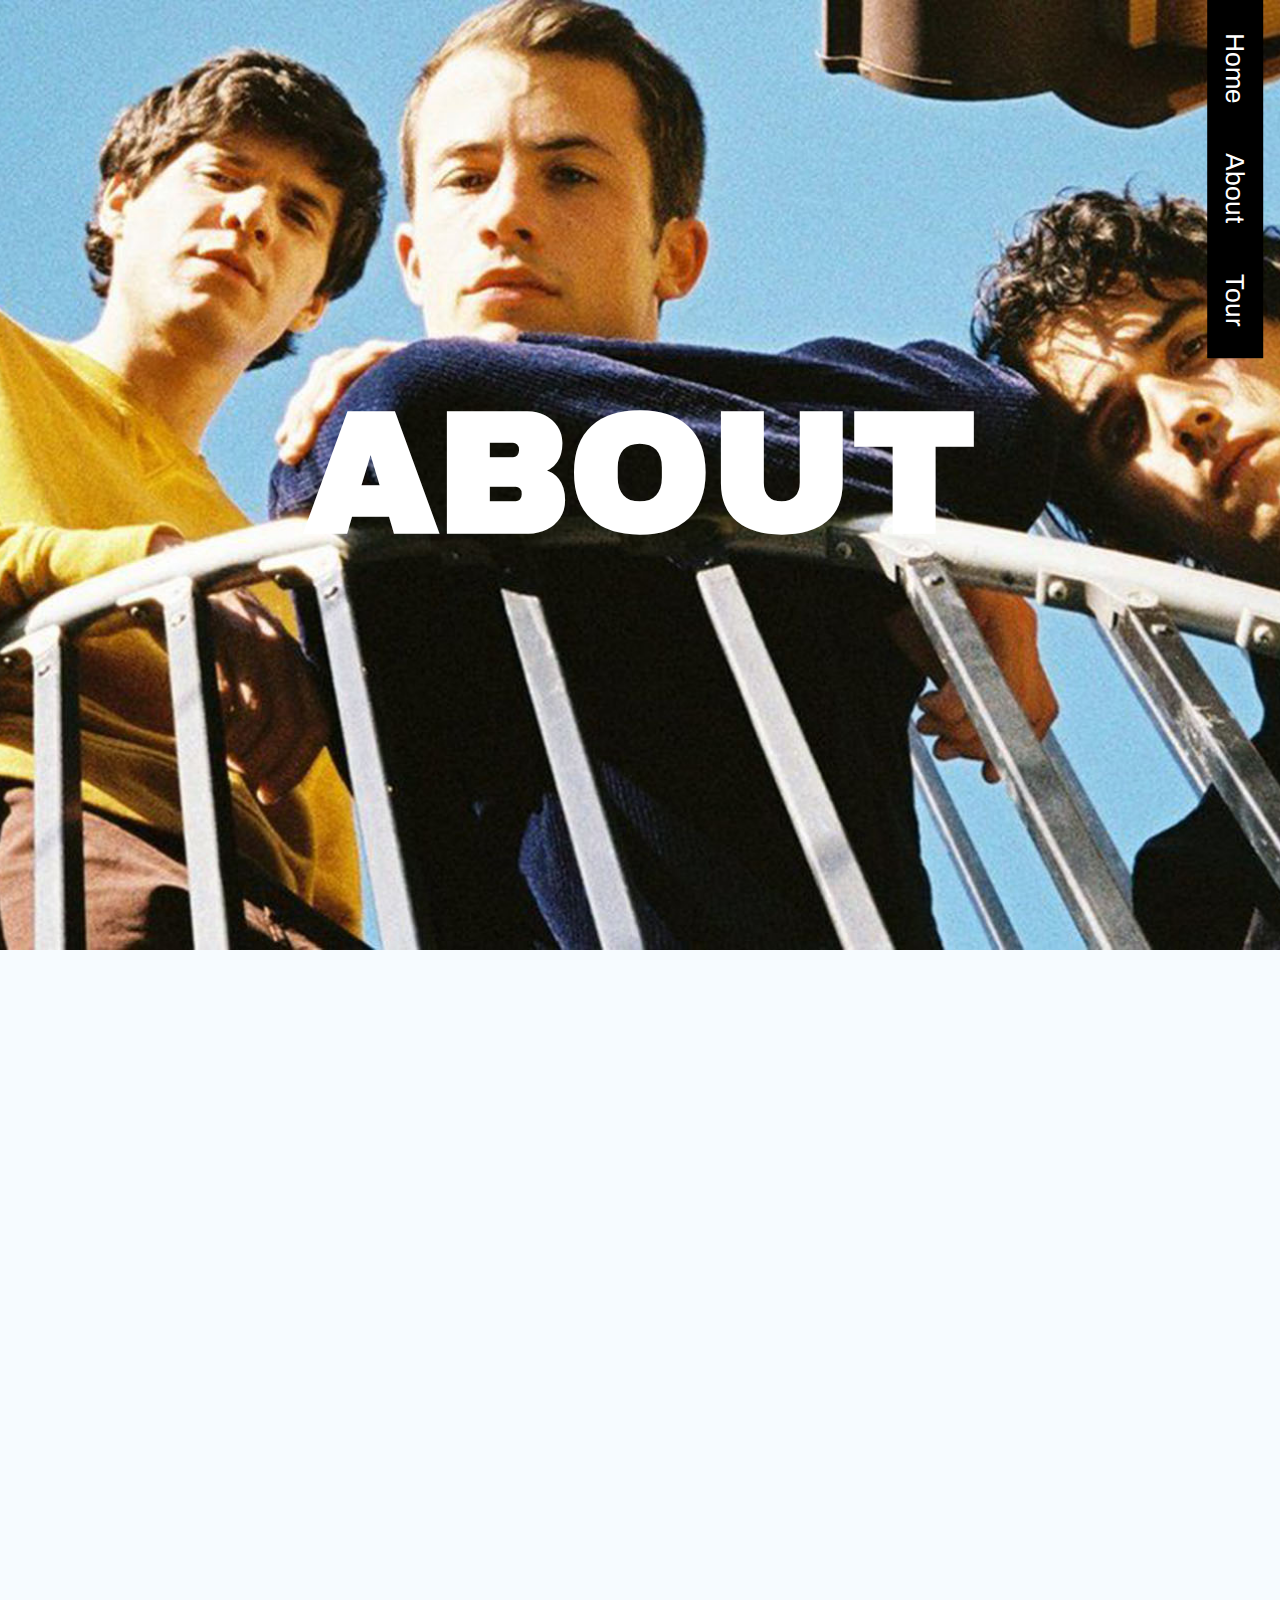
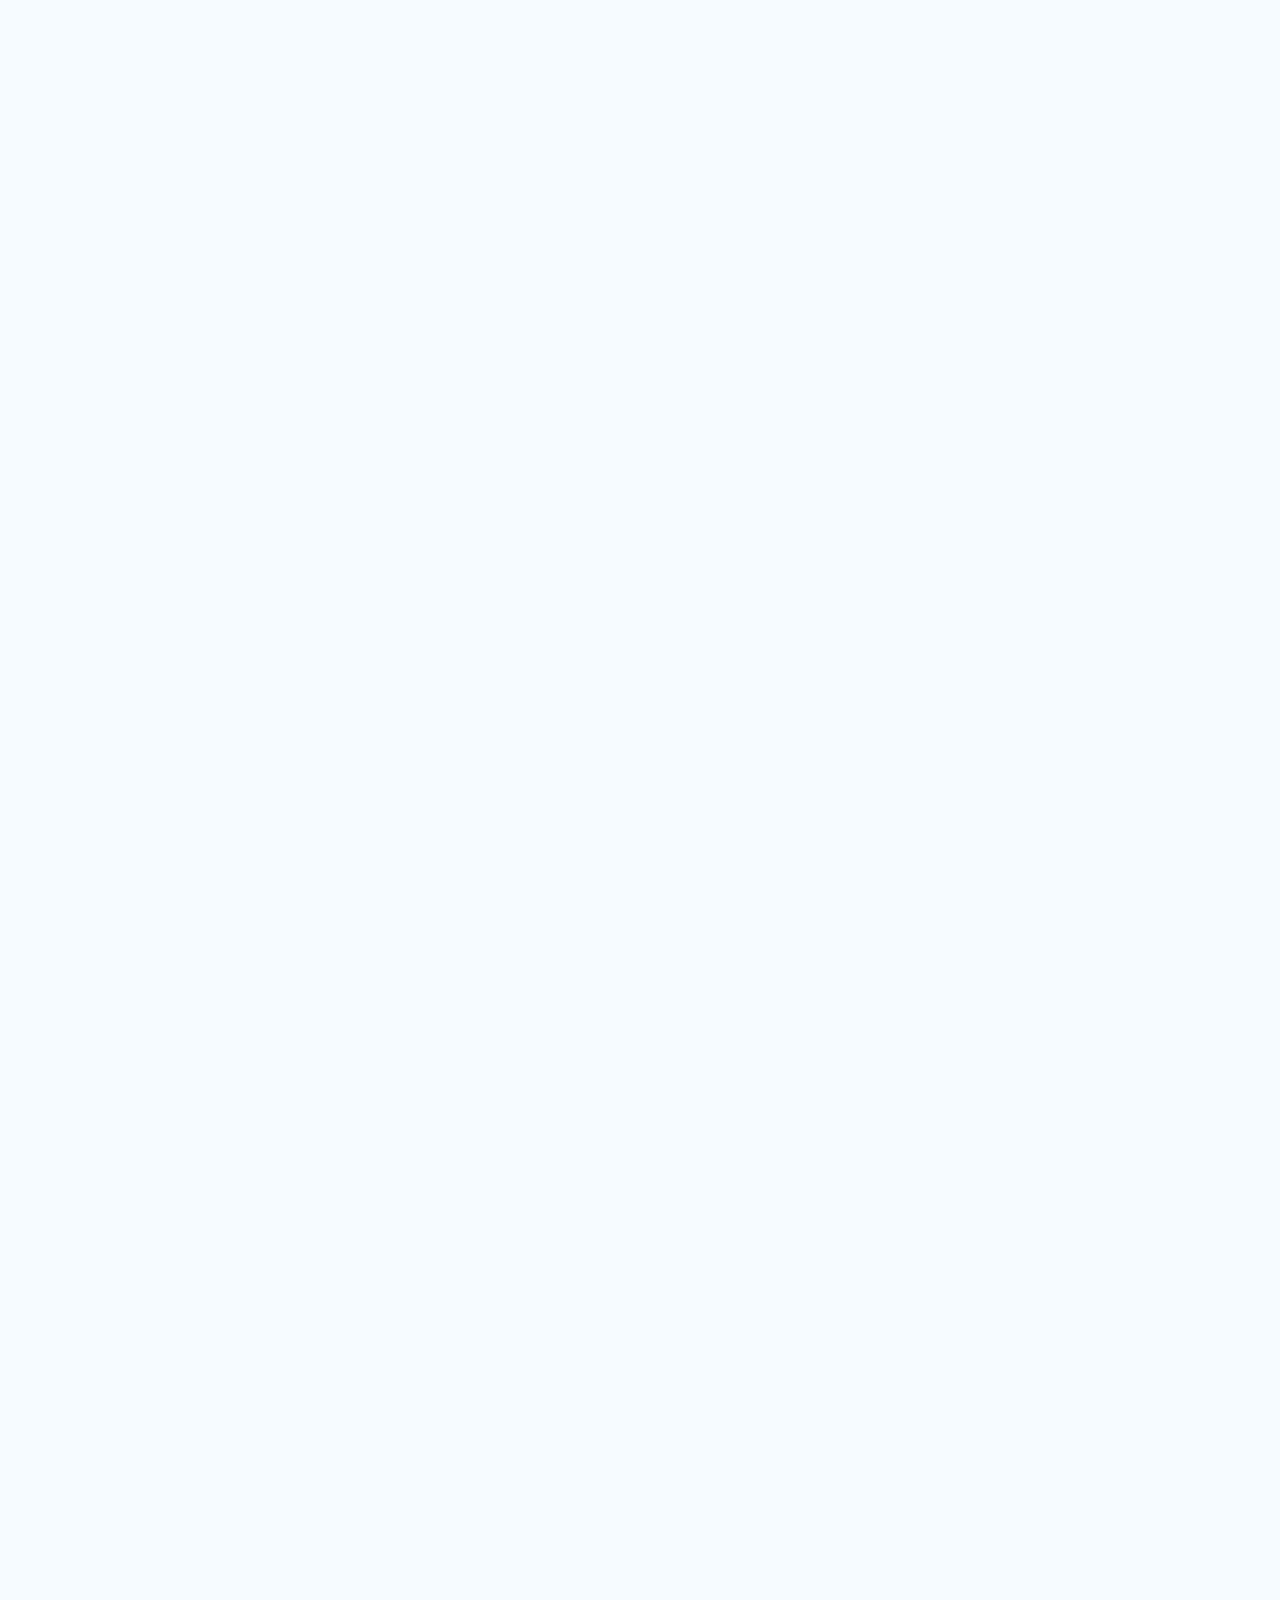
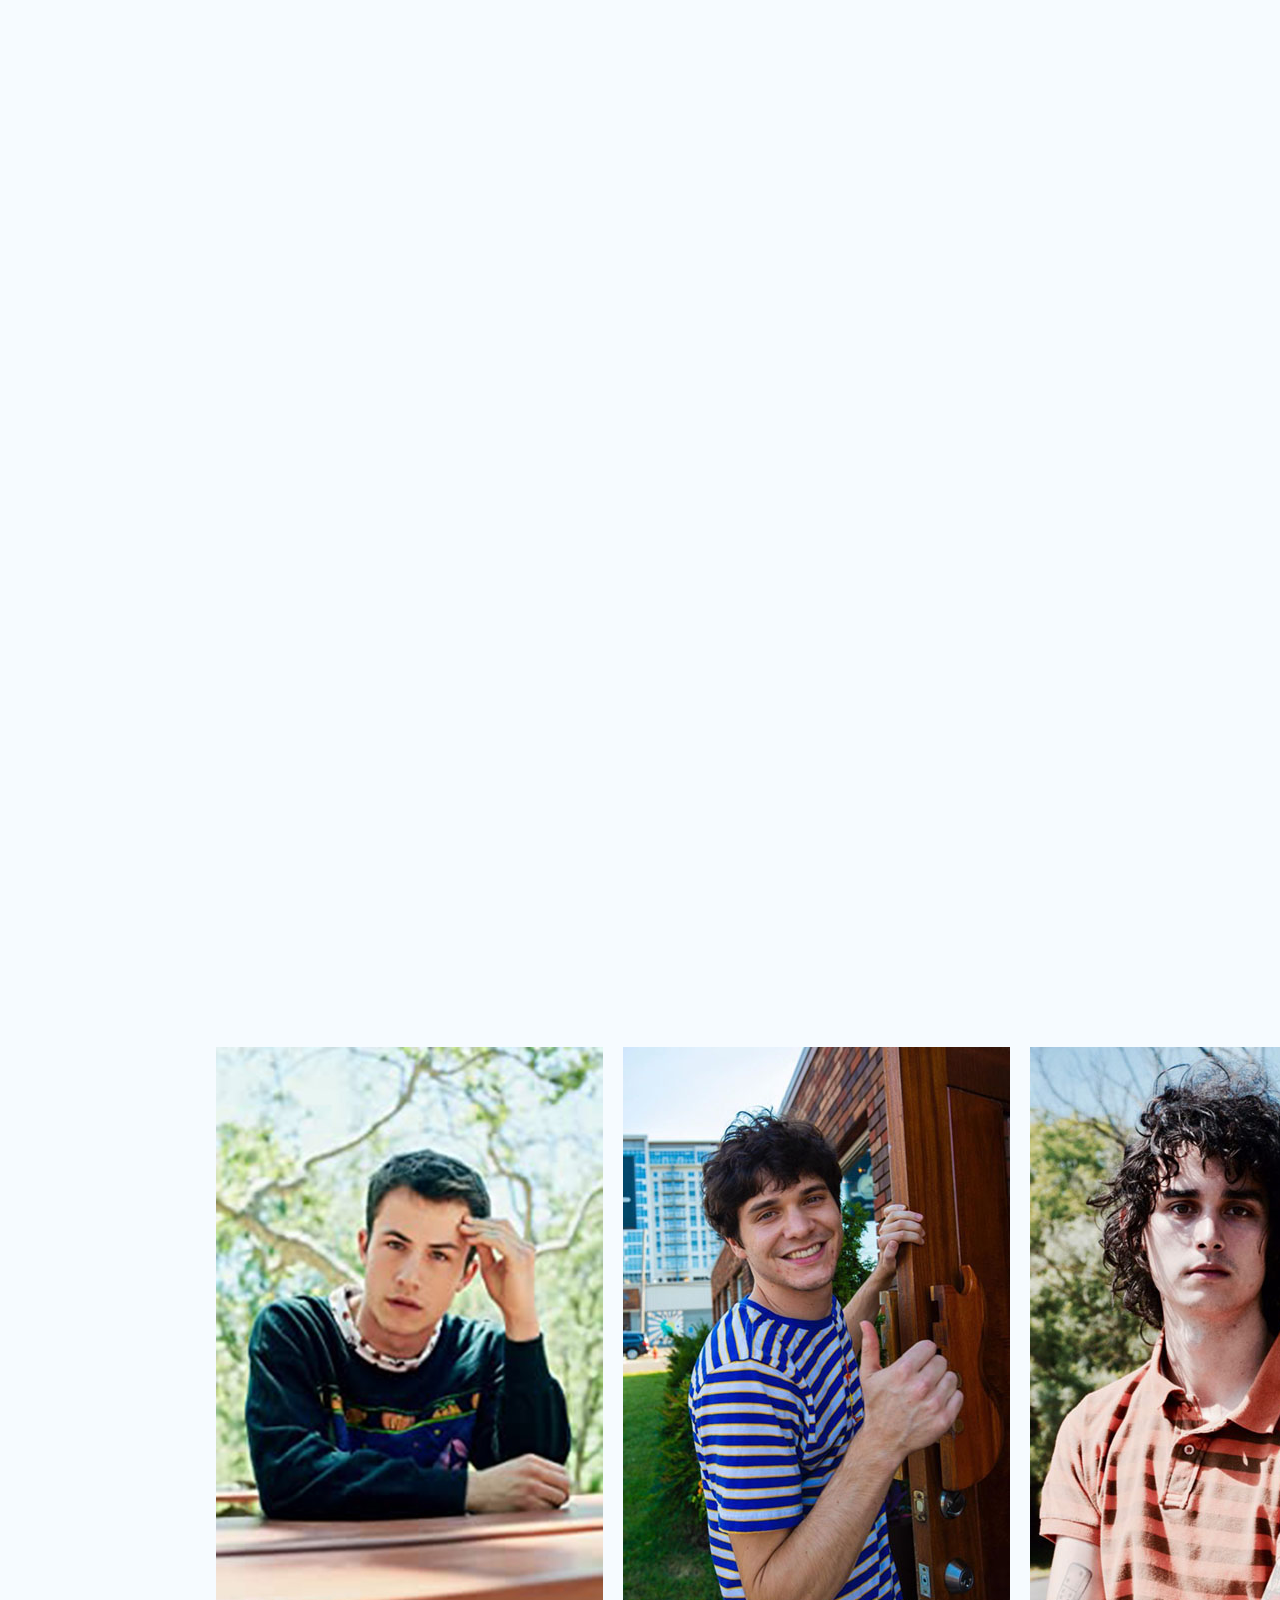
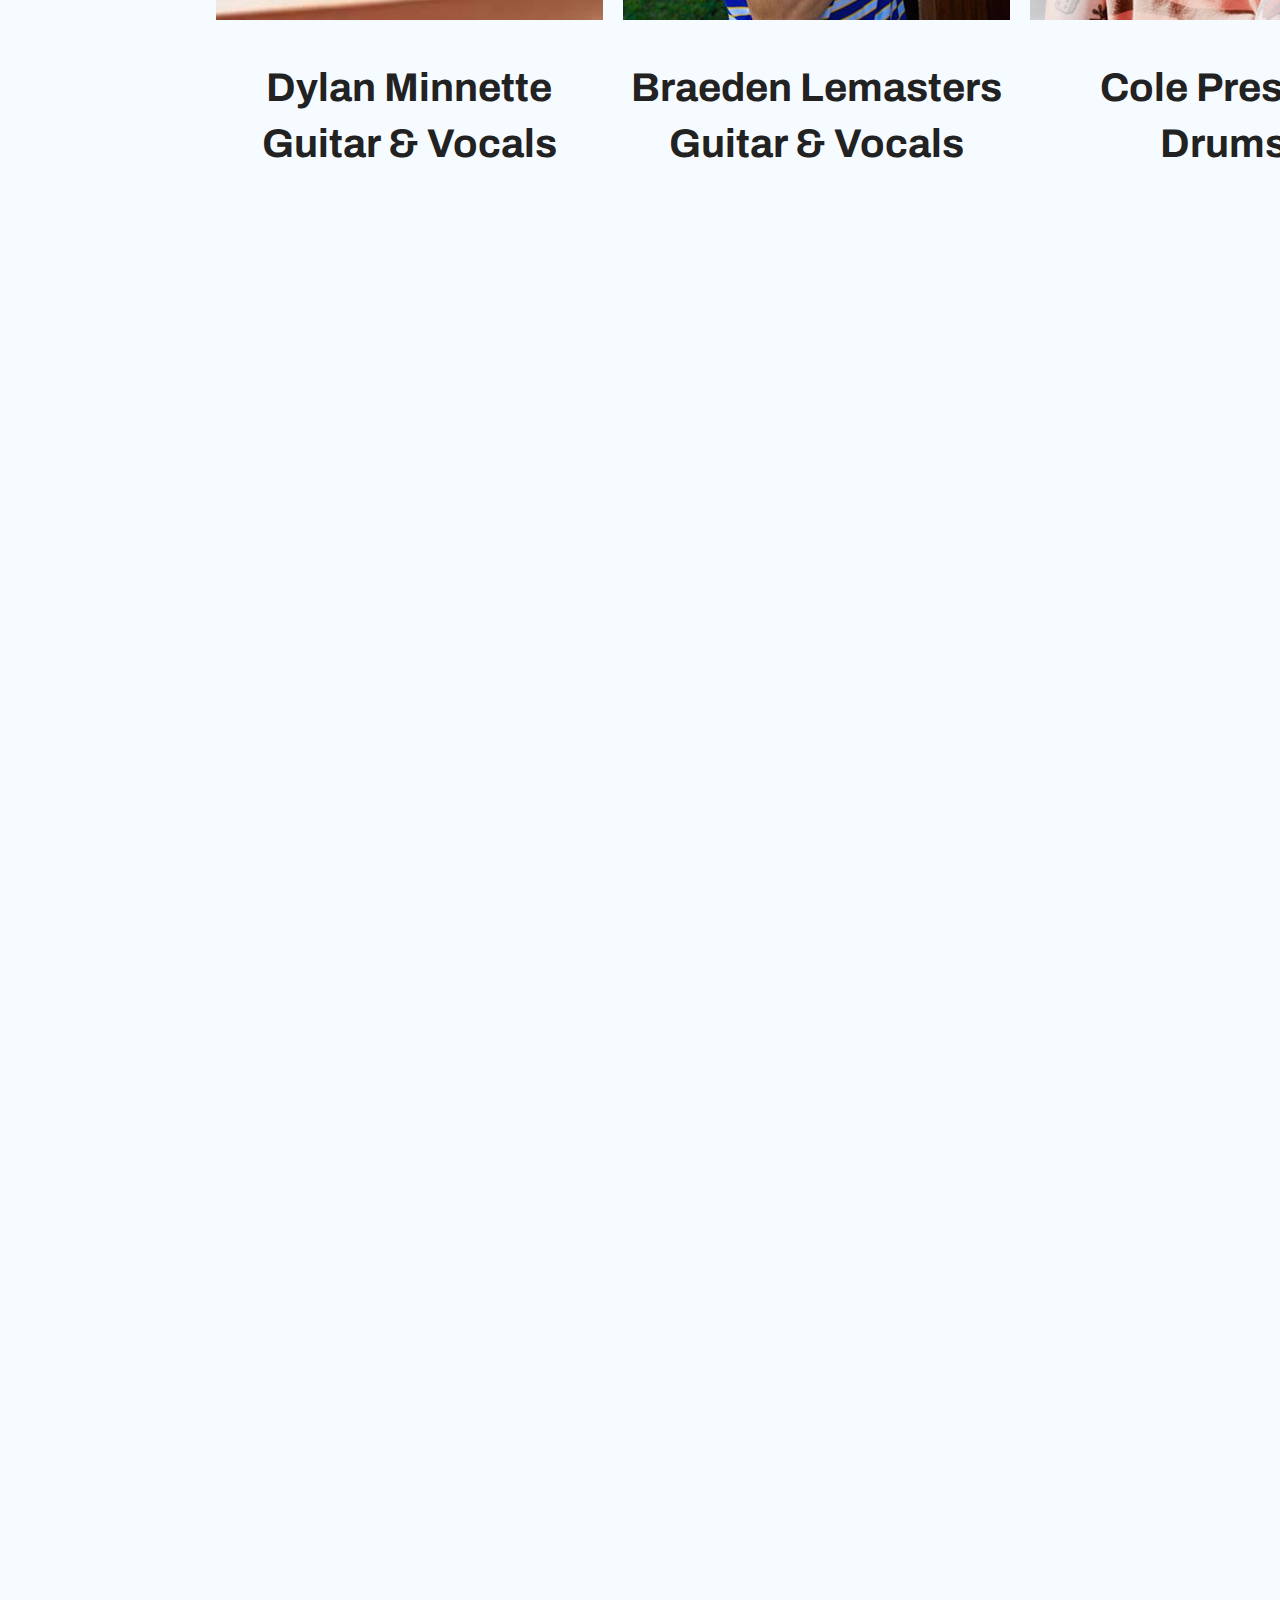
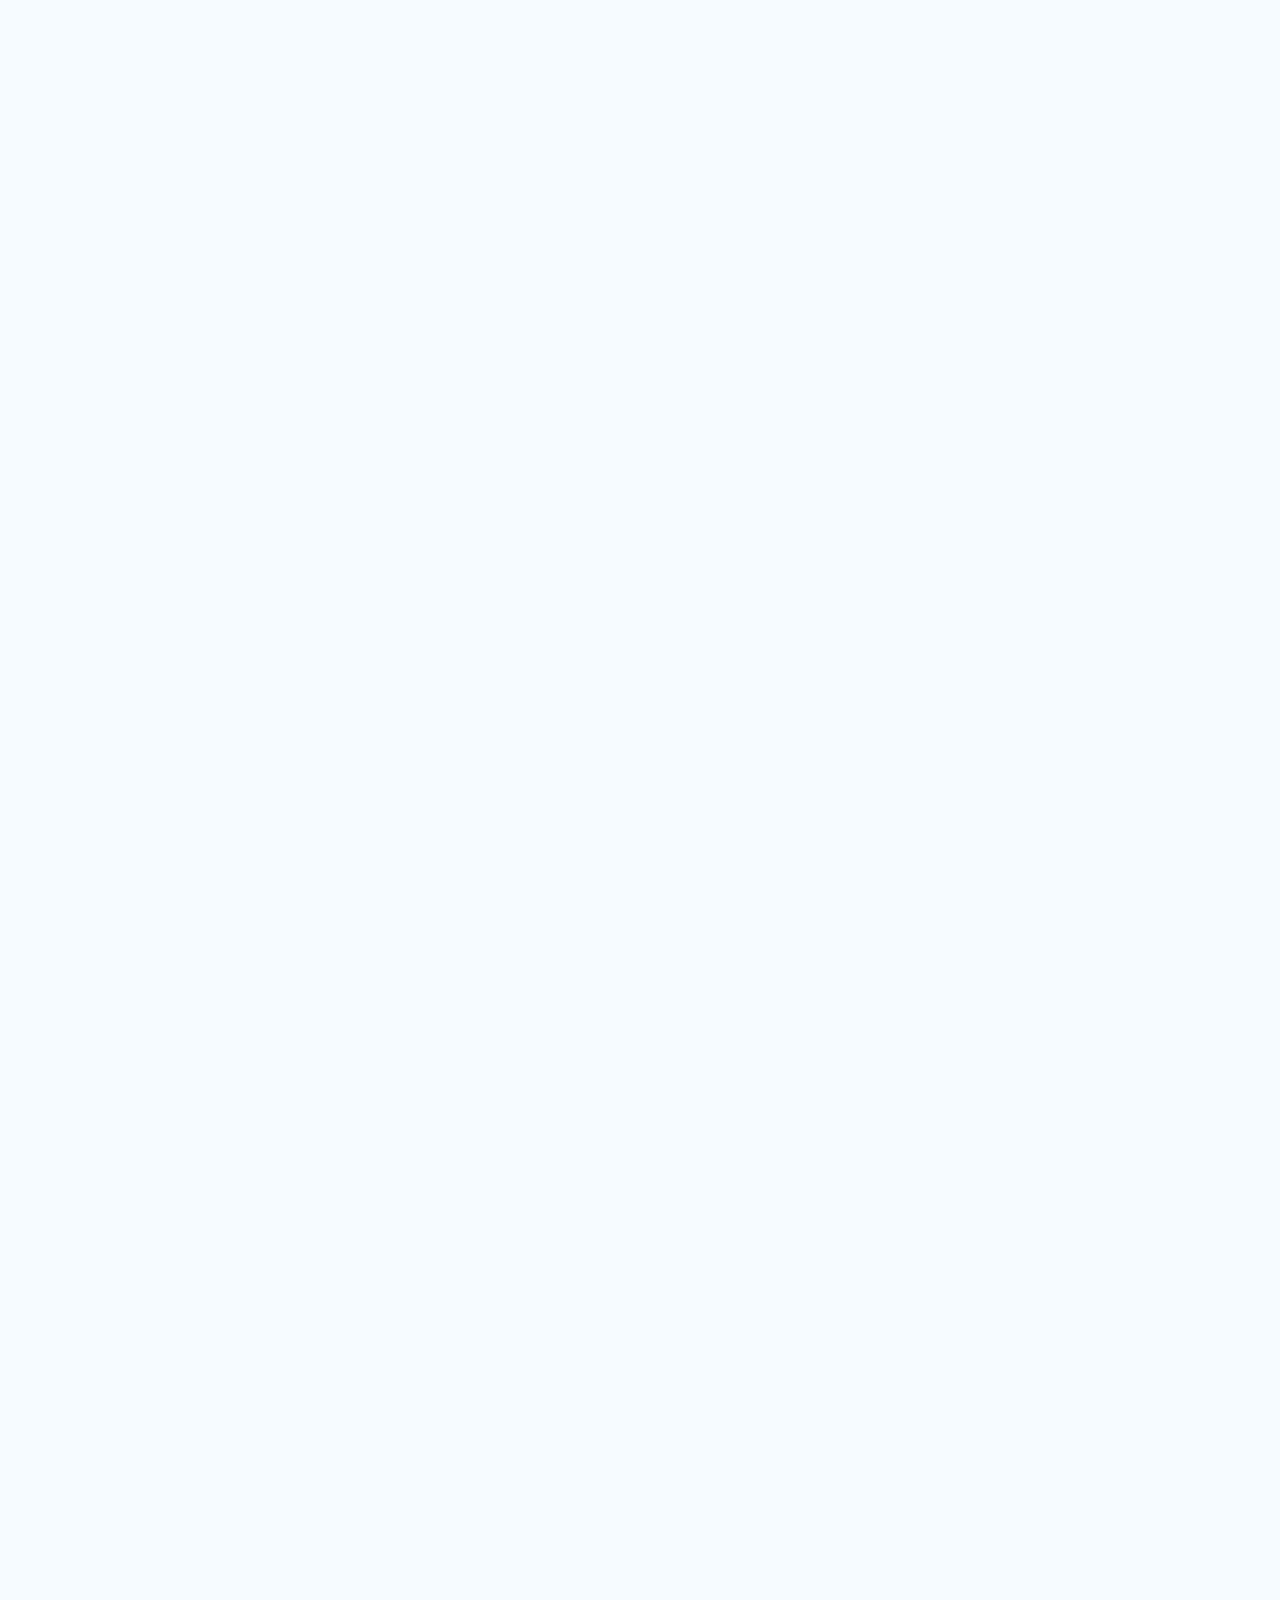
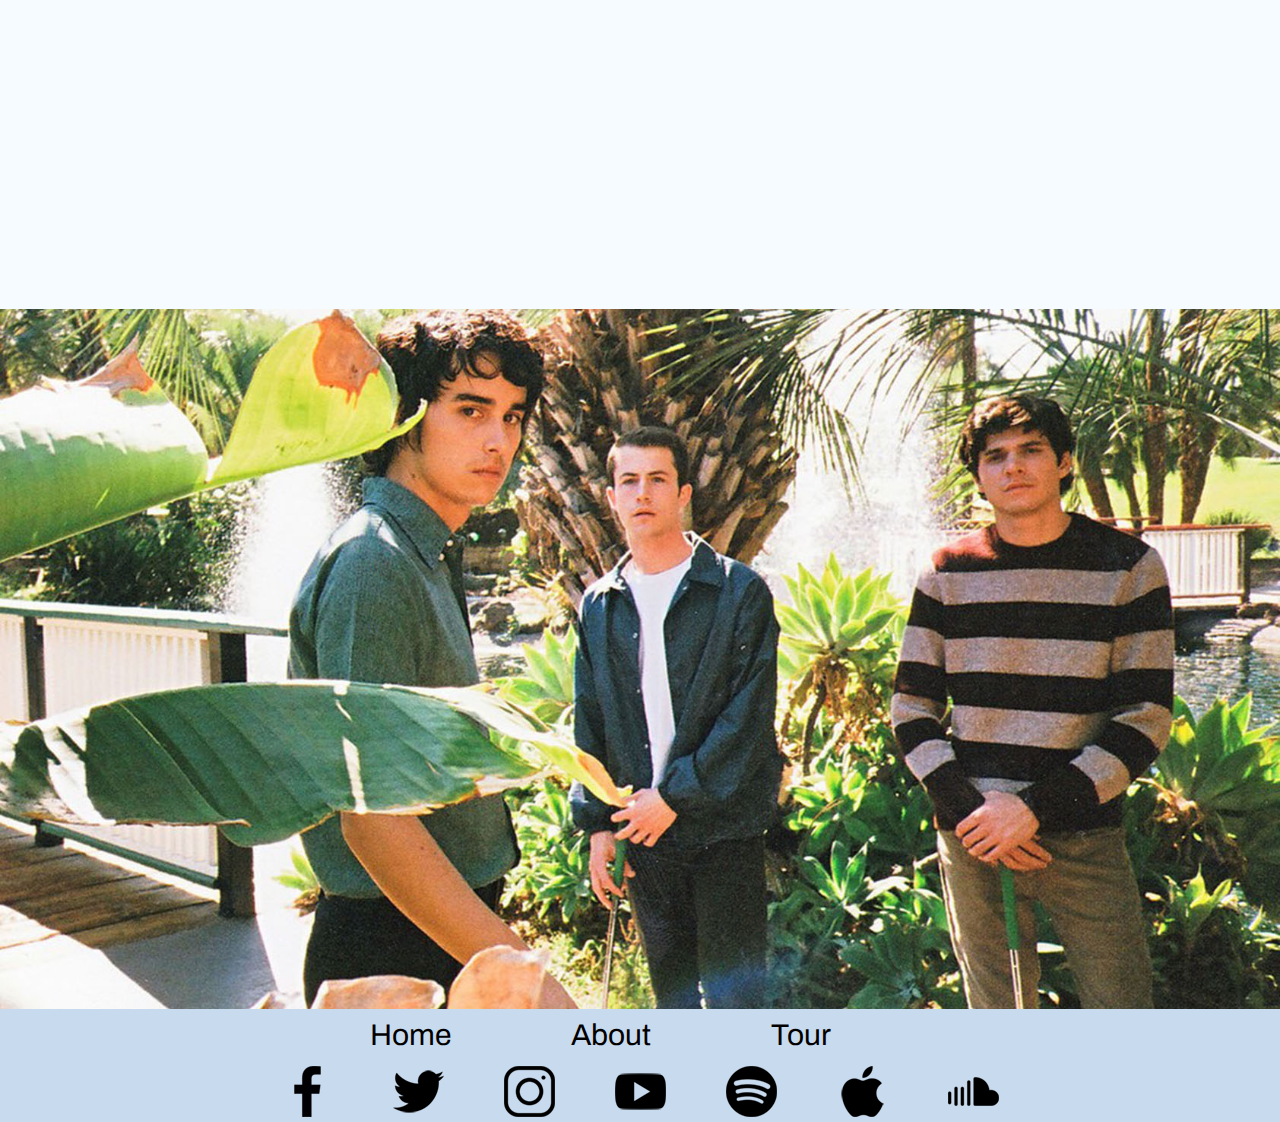
==== commit cf03ecfc: "HTML and CSS Update" ====
--- a/about.html
+++ b/about.html
@@ -31,8 +31,8 @@
 
   <section class="members">
 
-    <h2> MEMBERS </h2> 
-    
+    <h2> MEMBERS </h2>
+
     <div class="bios">
     <img src="img/dylan_minnette.jpg">
     <h3> Dylan Minnette <br>
@@ -90,7 +90,7 @@
 </div>
 
   <section class="closing_image">
-     
+
   </section>
 
   <!-- Footer Section with two navs...one for internal pages and one for social media links-->
@@ -104,13 +104,13 @@
     </nav>
     <nav>
       <ul class="icons">
-        <li><a href="facebook"><img src="img/facebook-app-symbol.png"></a></li>
-        <li><a href="twitter"><img src="img/twitter.png"></a></li>
-        <li><a href="instagram"><img src="img/instagram.png"></a></li>
-        <li><a href="youtube"><img src="img/youtube.png"></a></li>
-        <li><a href="spotify"><img src="img/spotify.png"></a></li>
-        <li><a href="apple"><img src="img/apple-logo.png"></a></li>
-        <li><a href="soundcloud"><img src="img/soundcloud.png"></a></li>
+        <li><a href="https://www.facebook.com/wallowsmusic/"><img src="img/facebook-app-symbol.png"></a></li>
+        <li><a href="https://twitter.com/wallowsmusic?lang=en"><img src="img/twitter.png"></a></li>
+        <li><a href="https://www.instagram.com/wallowsmusic/?hl=en"><img src="img/instagram.png"></a></li>
+        <li><a href="https://www.youtube.com/channel/UCjNGsoJEu1AnHiP7kOYiXCw"><img src="img/youtube.png"></a></li>
+        <li><a href="https://open.spotify.com/artist/0NIPkIjTV8mB795yEIiPYL"><img src="img/spotify.png"></a></li>
+        <li><a href="https://geo.itunes.apple.com/us/artist/wallows/1225257328?mt=1&app=music&itscg=30200&itsct=afftoolset_1"><img src="img/apple-logo.png"></a></li>
+        <li><a href="https://soundcloud.com/wallowsmusic"><img src="img/soundcloud.png"></a></li>
       </ul>
     </nav>
 
--- a/css/main.css
+++ b/css/main.css
@@ -38,6 +38,38 @@
   align-items: center;
 }
 
+.main_content h2{
+  font-size: 90px;
+  text-align: center;
+}
+
+.main_content2 .members h2{
+  font-size: 100px;
+  text-align: center;
+  transform: rotate(270deg);
+
+}
+
+.main_content2 .members h3{
+  font-size: 40px;
+  text-align: center;
+}
+
+.main_content2 button{
+  font-size: 40px;
+  width: 290px;
+  height: 100px;
+  background-color: #C8DAE9;
+  color: black;
+  border: none;
+  margin: 2%;
+}
+
+.music_carousel h2{
+  transform: rotate(270deg);
+  font-size: 100px;
+}
+
 #about_bg{
 background-image: url('../img/about_header.jpg');
 }
@@ -97,8 +129,8 @@
   display: flex;
   justify-content: center;
   align-items: center;
-  flex-direction: column;
-  margin: 0 auto;
+  flex-direction: row;
+  margin: 5 auto;
 }
 
 .members{
@@ -109,9 +141,6 @@
   padding: 20px 50px 20px 30px;
 }
 
-.members h2{
-  transform: rotate(270deg);
-}
 
 /* sets up the bios for each band member with their content stacked underneath */
 
@@ -122,6 +151,7 @@
   flex-direction: column;
   margin: 10px;
 }
+
 
 /* Closing Image */
 
@@ -138,6 +168,7 @@
 /* Biography Styles */
 
 .biography{
+  font-size: 20px;
   margin: 2% 0%;
 }
 
@@ -150,6 +181,7 @@
   flex-direction: row;
   width: 100vw;
   margin: 0 auto;
+  line-height: 70px;
 }
 
 .tour_content a{
@@ -157,8 +189,9 @@
 }
 
 .tour_content button{
-  width: 100px;
-  height: 45px;
+  font-size: 40px;
+  width: 290px;
+  height: 100px;
   background-color: #C8DAE9;
   color: black;
   border: none;
@@ -182,9 +215,11 @@
 .tour_rightcolumn ul{
   list-style-type: none;
   text-align: center;
+  font-size: 30px;
 }
 
 .tour_doc{
+  font-size: 75px;
   width: 100vw;
   display: flex;
   justify-content: center;
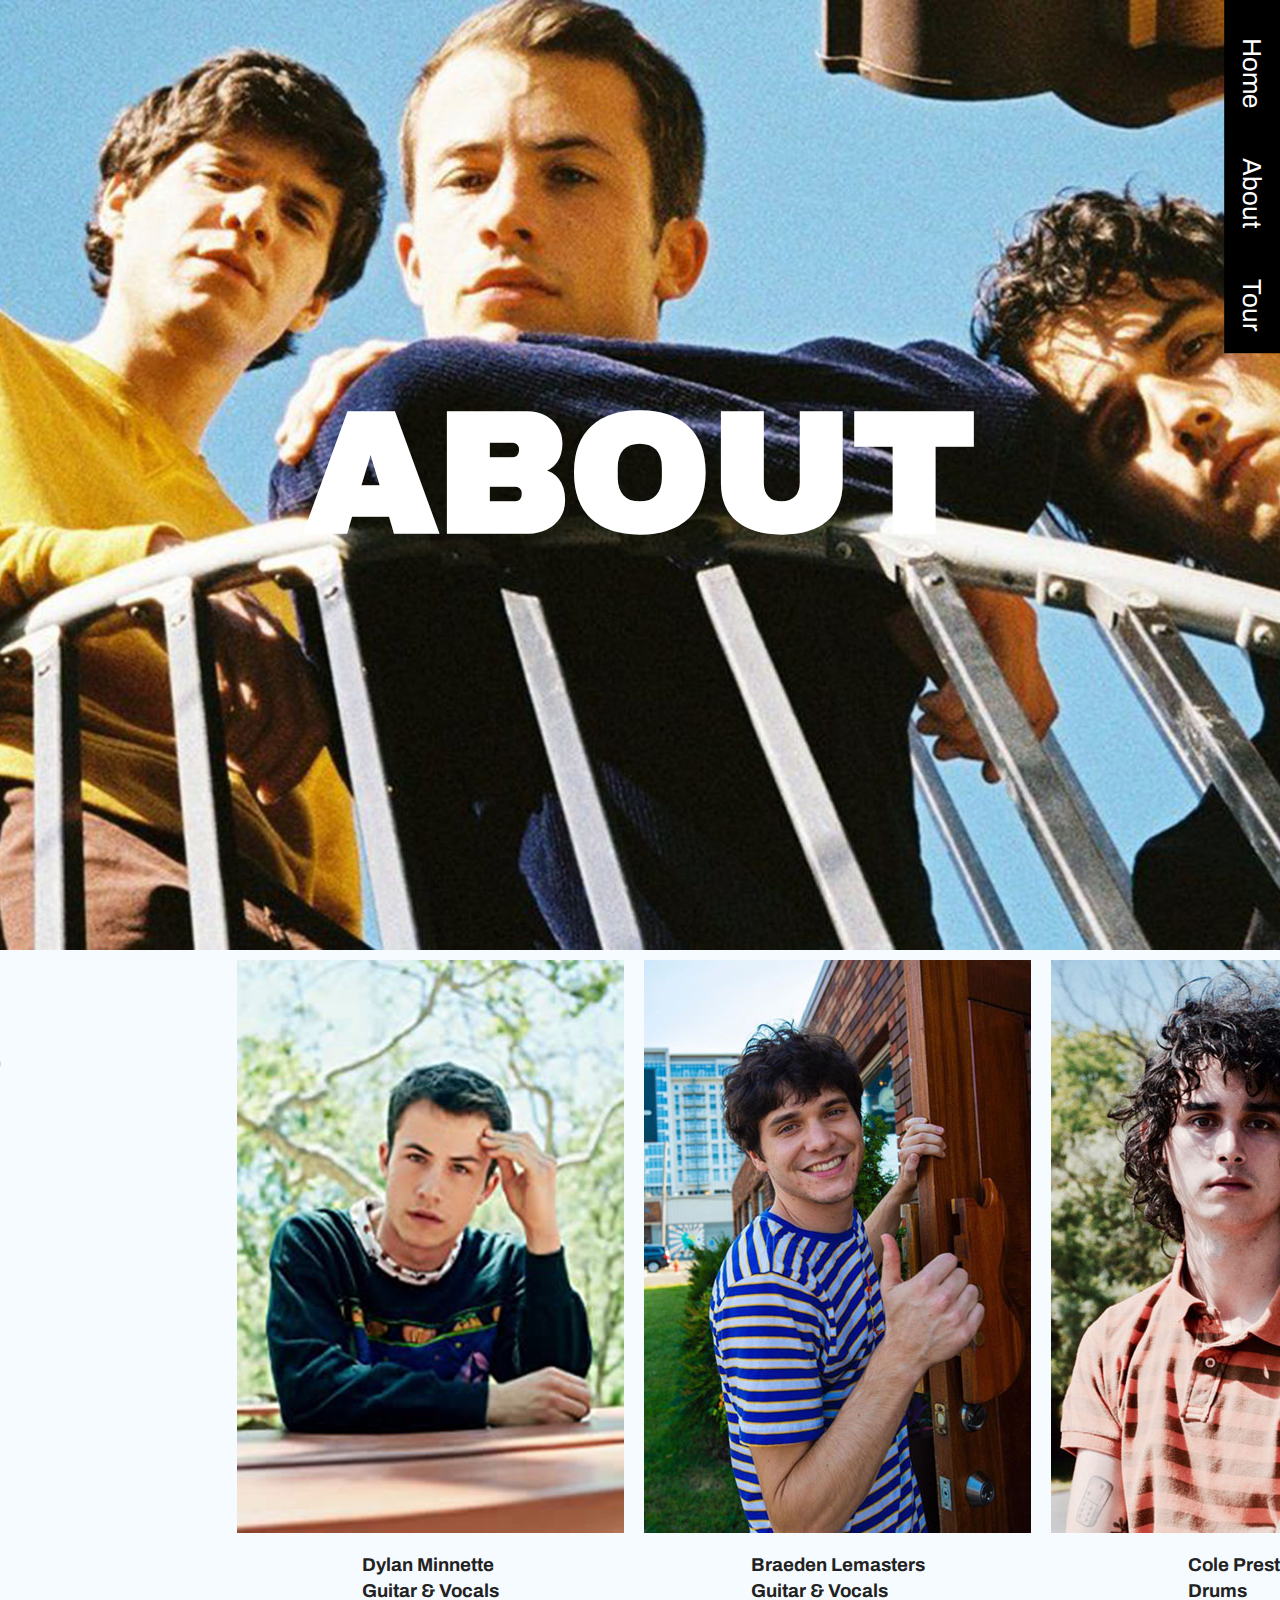
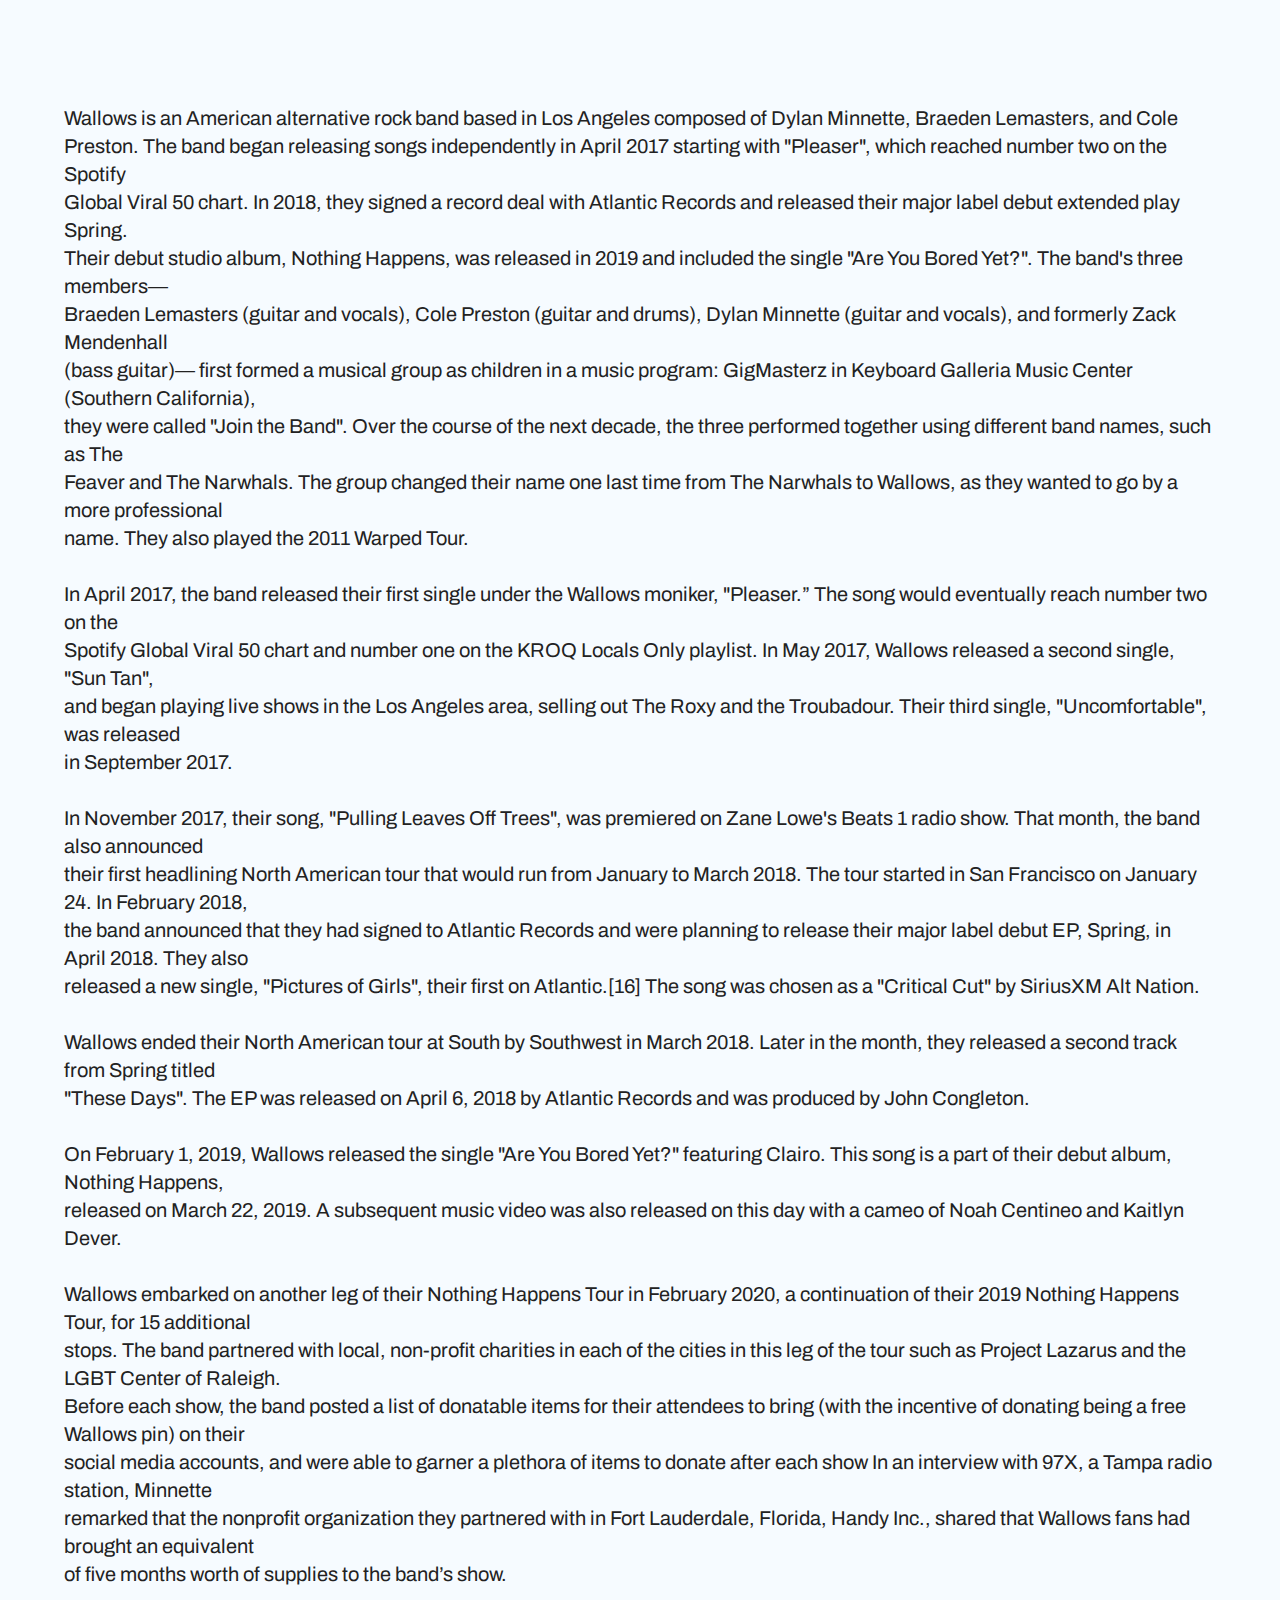
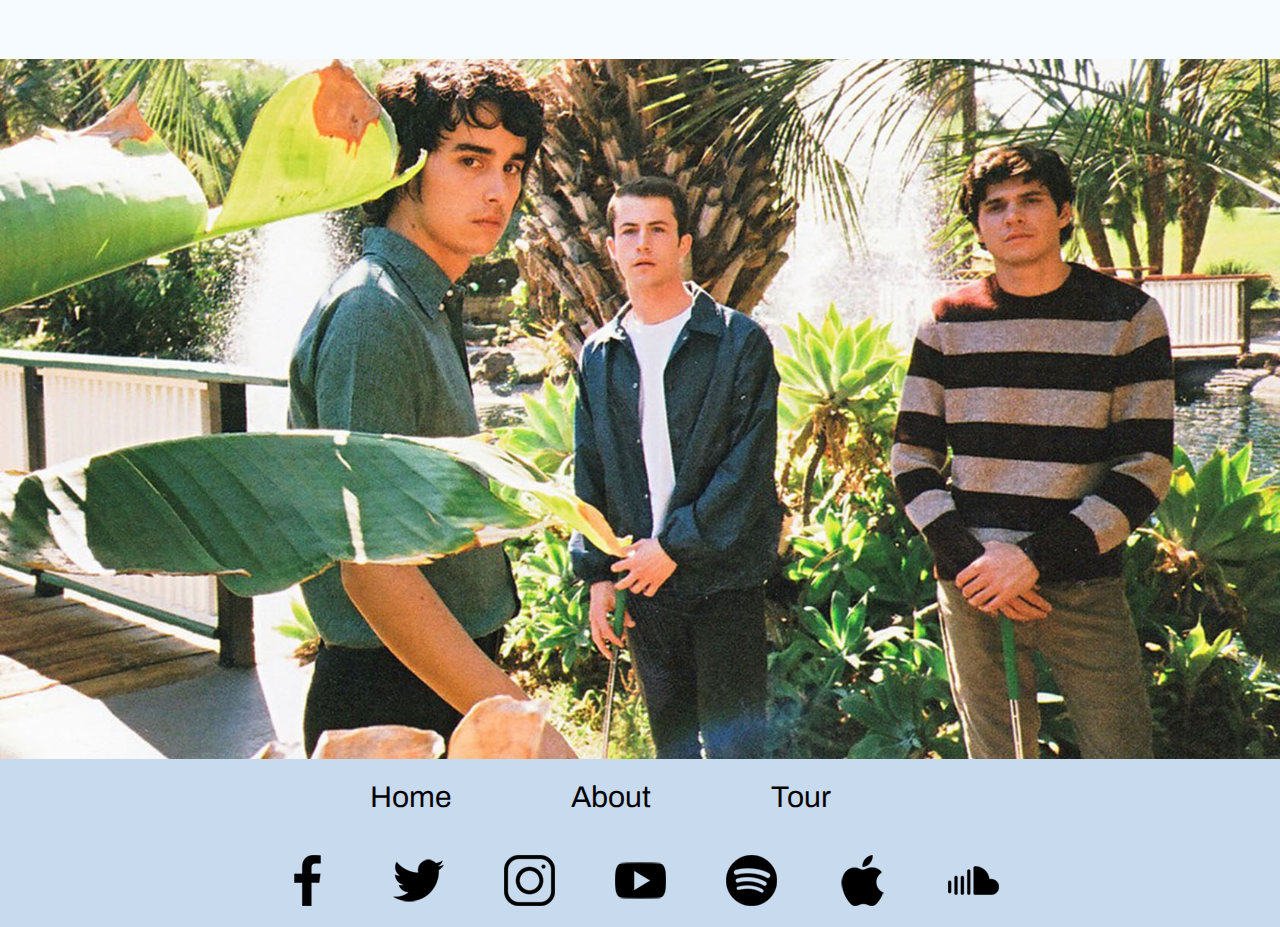
==== commit 800f01fe: "TIM EDITS/CSS Positioning + Mobile Styling" ====
--- a/about.html
+++ b/about.html
@@ -27,11 +27,11 @@
   </header>
 
 <!-- Main content section -->
-<div class="main_content2">
-
   <section class="members">
 
+    <div class="memberheader">
     <h2> MEMBERS </h2>
+    </div>
 
     <div class="bios">
     <img src="img/dylan_minnette.jpg">
@@ -53,7 +53,8 @@
   </section>
 
   <section class="biography">
-    Wallows is an American alternative rock band based in Los Angeles composed of Dylan Minnette, Braeden Lemasters, and Cole <br>
+    <div class="biocontent">
+    <p>Wallows is an American alternative rock band based in Los Angeles composed of Dylan Minnette, Braeden Lemasters, and Cole <br>
     Preston. The band began releasing songs independently in April 2017 starting with "Pleaser", which reached number two on the Spotify <br>
     Global Viral 50 chart. In 2018, they signed a record deal with Atlantic Records and released their major label debut extended play Spring.<br>
     Their debut studio album, Nothing Happens, was released in 2019 and included the single "Are You Bored Yet?". The band's three members—<br>
@@ -84,10 +85,10 @@
     Before each show, the band posted a list of donatable items for their attendees to bring (with the incentive of donating being a free Wallows pin) on their <br>
     social media accounts, and were able to garner a plethora of items to donate after each show In an interview with 97X, a Tampa radio station, Minnette <br>
     remarked that the nonprofit organization they partnered with in Fort Lauderdale, Florida, Handy Inc., shared that Wallows fans had brought an equivalent <br>
-    of five months worth of supplies to the band’s show.
+    of five months worth of supplies to the band’s show.</p>
+  </div>
   </section>
 
-</div>
 
   <section class="closing_image">
 
--- a/css/main.css
+++ b/css/main.css
@@ -24,261 +24,7 @@
   overflow-x: hidden;
 }
 
-header{
-  background-image: url('../img/home_hero_img.jpg');
-  background-size: cover;
-  background-position: center;
-  background-repeat: no-repeat;
-  height: 950px;
-  margin: 0px;
-  position: relative;
-  width: 100vw;
-  display: flex;
-  justify-content: center;
-  align-items: center;
-}
-
-.main_content h2{
-  font-size: 90px;
-  text-align: center;
-}
-
-.main_content2 .members h2{
-  font-size: 100px;
-  text-align: center;
-  transform: rotate(270deg);
-
-}
-
-.main_content2 .members h3{
-  font-size: 40px;
-  text-align: center;
-}
-
-.main_content2 button{
-  font-size: 40px;
-  width: 290px;
-  height: 100px;
-  background-color: #C8DAE9;
-  color: black;
-  border: none;
-  margin: 2%;
-}
-
-.music_carousel h2{
-  transform: rotate(270deg);
-  font-size: 100px;
-}
-
-#about_bg{
-background-image: url('../img/about_header.jpg');
-}
-
-#tour_bg{
-background-image: url('../img/tour_header.jpg');
-}
-
-
-
-header ul{
-  transform: rotate(90deg);
-  list-style-type: none;
-  display: flex;
-  background-color: #000;
-  top: 135px;
-  width: 350px;
-  margin: 0px;
-  position: absolute;
-  right: -150px;
-}
-
-.tour_bg ul li{
-background-color: #C8DAE9;
-}
-
-header ul li{
-  margin: 10px 25px 10px 25px;
-}
-
-header ul li a{
-  text-decoration: none;
-  color: #FFFFFF;
-  font-size: 26px;
-}
-
-header h1{
-  margin: 0px;
-  font-size: 170px;
-  color: #fff;
-  font-family: 'Archivo Black', sans-serif;
-}
-
-/* sets up main content sections for pages */
-
-.main_content{
-  width: 100vw;
-  display: flex;
-  justify-content: center;
-  align-items: center;
-  margin: 2%;
-  margin-left: -20vw;
-}
-
-.main_content2{
-  width: 100vw;
-  display: flex;
-  justify-content: center;
-  align-items: center;
-  flex-direction: row;
-  margin: 5 auto;
-}
-
-.members{
-  display: flex;
-  justify-content: center;
-  align-items: center;
-  flex-direction: row;
-  padding: 20px 50px 20px 30px;
-}
-
-
-/* sets up the bios for each band member with their content stacked underneath */
-
-.bios{
-  display: flex;
-  justify-content: center;
-  align-items: center;
-  flex-direction: column;
-  margin: 10px;
-}
-
-
-/* Closing Image */
-
-.closing_image{
-  background-image: url('../img/about_group.jpg');
-  background-position: center;
-  background-size: cover;
-  background-repeat: no-repeat;
-  width: 100vw;
-  height: 700px;
-  margin: 0 auto;
-}
-
-/* Biography Styles */
-
-.biography{
-  font-size: 20px;
-  margin: 2% 0%;
-}
-
-/* Tour Stuff */
-
-.tour_content{
-  display: flex;
-  justify-content: center;
-  align-items: center;
-  flex-direction: row;
-  width: 100vw;
-  margin: 0 auto;
-  line-height: 70px;
-}
-
-.tour_content a{
-  margin: 2%;
-}
-
-.tour_content button{
-  font-size: 40px;
-  width: 290px;
-  height: 100px;
-  background-color: #C8DAE9;
-  color: black;
-  border: none;
-  margin: 2%;
-}
-
-.tour_leftcolumn,
-.tour_centercolumn,
-.tour_rightcolumn{
-  width: 20%;
-  display: flex;
-  justify-content: center;
-  align-items: center;
-  flex-direction: column;
-  background-color: #E5E5E5;
-  margin: 2% 0%;
-}
-
-.tour_leftcolumn ul,
-.tour_centercolumn ul,
-.tour_rightcolumn ul{
-  list-style-type: none;
-  text-align: center;
-  font-size: 30px;
-}
-
-.tour_doc{
-  font-size: 75px;
-  width: 100vw;
-  display: flex;
-  justify-content: center;
-  align-items: center;
-  flex-direction: column;
-  margin: 2%;
-}
-
-
-
-/* sets up footer */
-
-footer{
-  width: 100vw;
-  height: 5%;
-  background-color: #C8DAED;
-  display: flex;
-  justify-content: center;
-  align-items: center;
-  flex-direction: column;
-}
-
-footer nav{
-  display: flex;
-  justify-content: center;
-  align-items: center;
-  flex-direction: row;
-}
-
-footer nav ul{
-  display: flex;
-  justify-content: center;
-  align-items: center;
-  flex-direction: row;
-  list-style-type: none;
-  margin: 0px;
-  padding: 0px;
-}
-
-footer nav ul li{
-  margin: 5px 30px 5px 30px;
-}
-
-.navigation li{
-  justify-content: center;
-  align-items: center;
-  margin: 5px 100px 5px 20px;
-}
-
-footer nav ul li a{
-  text-decoration: none;
-  color: #000;
-  font-size: 30px;
-  font-family: 'Archivo', sans-serif;
-}
-
-footer nav ul li a:hover{
-  color: #fff;
-}
+
 
 
 /*
@@ -350,6 +96,426 @@
 /* ==========================================================================
    Author's custom styles
    ========================================================================== */
+
+   header{
+    background-image: url('../img/home_hero_img.jpg');
+    background-size: cover;
+    background-position: center;
+    background-repeat: no-repeat;
+    height: 950px;
+    margin: 0px;
+    position: relative;
+    width: 100vw;
+    display: flex;
+    justify-content: center;
+    align-items: center;
+  }
+  
+  .music_carousel{
+    display: flex;
+    justify-content: center;
+    align-items: center;
+    flex-direction: row;
+    width: 90vw;
+    margin: 5%;
+  }
+  
+  .carousel_box{
+    width: 75%;
+  }
+  
+  .music_carousel h2{
+    transform: rotate(270deg);
+    font-size: 100px;
+  }
+  
+  #about_bg{
+  background-image: url('../img/about_header.jpg');
+  }
+  
+  #tour_bg{
+  background-image: url('../img/tour_header.jpg');
+  }
+  
+  header ul {
+    transform: rotate(90deg);
+    list-style-type: none;
+    display: flex;
+    background-color: #000;
+    top: 135px;
+    width: 380px;
+    margin: 0px;
+    position: absolute;
+    right: -162px;
+  }
+  
+  .tour_bg ul li{
+  background-color: #C8DAE9;
+  }
+  
+  header ul li{
+    margin: 10px 25px 10px 25px;
+  }
+  
+  header ul li a{
+    text-decoration: none;
+    color: #FFFFFF;
+    font-size: 26px;
+  }
+  
+  header h1{
+    margin: 0px;
+    font-size: 170px;
+    color: #fff;
+    font-family: 'Archivo Black', sans-serif;
+  }
+  
+  /* sets up main content sections for pages */
+  
+  .main_content{
+    display: flex;
+    justify-content: center;
+    align-items: center;
+    flex-direction: row;
+    width: 90vw;
+    margin: 5%;
+  }
+  
+  .leftbox,
+  .rightbox{
+    display: flex;
+    justify-content: center;
+    align-items: center;
+    flex-direction: column;
+    width: 45%;
+    margin: 2%;
+  }
+  
+  .hero {
+    width: 70%;
+    display: flex;
+    justify-content: space-between;
+    align-items: center;
+    flex-direction: row;
+  }
+  
+  .hero a{
+    text-decoration: none;
+  }
+  
+  button.shopbuttons{
+    font-size: 30px;
+    width: 180px;
+    height: 100px;
+    background-color: #C8DAE9;
+    color: black;
+    border: none;
+    margin: 2%;
+  }
+  
+  .main_content2{
+    width: 100vw;
+    display: flex;
+    justify-content: center;
+    align-items: center;
+    flex-direction: row;
+    margin: 0 auto;
+  }
+  
+  .members{
+    display: flex;
+    justify-content: center;
+    align-items: center;
+    flex-direction: row;
+    width: 90vw;
+  }
+  
+  .biography{
+    display: flex;
+    justify-content: center;
+    align-items: center;
+    flex-direction: column;
+    width: 100vw;
+  }
+  
+  .biocontent{
+    display: flex;
+    justify-content: center;
+    align-items: center;
+    flex-direction: column;
+    width: 90%;
+    margin: 2%;
+  }
+  
+  .main_content h2{
+    font-size: 90px;
+    text-align: center;
+  }
+  
+  .memberheader h2{
+    font-size: 100px;
+    text-align: center;
+    transform: rotate(270deg);
+  
+  }
+  
+  /* Slick Slider */
+  
+  * {
+    box-sizing: border-box;
+  }
+  
+  .slider {
+      width: 90%;
+      margin: 100px auto;
+  }
+  
+  .slick-slide {
+    margin: 0px 20px;
+  }
+  
+  .slick-slide img {
+    width: 100%;
+  }
+  
+  .slick-prev:before,
+  .slick-next:before {
+    color: black;
+  }
+  
+  
+  .slick-slide {
+    transition: all ease-in-out .3s;
+    opacity: .2;
+  }
+  
+  .slick-active {
+    opacity: .5;
+  }
+  
+  .slick-current {
+    opacity: 1;
+  }
+  
+  /* sets up the bios for each band member with their content stacked underneath */
+  
+  .bios{
+    display: flex;
+    justify-content: center;
+    align-items: center;
+    flex-direction: column;
+    margin: 10px;
+  }
+  
+  
+  /* Closing Image */
+  
+  .closing_image{
+    background-image: url('../img/about_group.jpg');
+    background-position: center;
+    background-size: cover;
+    background-repeat: no-repeat;
+    width: 100vw;
+    height: 700px;
+    margin: 0 auto;
+  }
+  
+  /* Biography Styles */
+  
+  .biography{
+    font-size: 20px;
+    margin: 2% 0%;
+  }
+  
+  /* Tour Stuff */
+  
+  .tour_content{
+    display: flex;
+    justify-content: center;
+    flex-direction: row;
+    width: 100vw;
+    margin: 0 auto;
+    line-height: 70px;
+  }
+  
+  .tour_content a{
+    margin: 2%;
+  }
+  
+  .tour_content button{
+    font-size: 40px;
+    width: 290px;
+    height: 100px;
+    background-color: #C8DAE9;
+    color: black;
+    border: none;
+    margin: 2%;
+  }
+  
+  .tour_leftcolumn,
+  .tour_centercolumn,
+  .tour_rightcolumn{
+    width: 20%;
+    display: flex;
+    align-items: center;
+    flex-direction: column;
+    background-color: #E5E5E5;
+    margin: 2% 0%;
+  }
+  
+  .tour_leftcolumn ul,
+  .tour_centercolumn ul,
+  .tour_rightcolumn ul{
+    list-style-type: none;
+    text-align: center;
+    font-size: 30px;
+    padding: 0px;
+  }
+  
+  .tour_doc{
+    font-size: 75px;
+    width: 100vw;
+    display: flex;
+    justify-content: center;
+    align-items: center;
+    flex-direction: column;
+    margin: 2%;
+  }
+  
+  
+  
+  /* sets up footer */
+  
+  footer{
+    width: 100vw;
+    height: 5%;
+    background-color: #C8DAED;
+    display: flex;
+    justify-content: center;
+    align-items: center;
+    flex-direction: column;
+  }
+  
+  footer nav{
+    display: flex;
+    justify-content: center;
+    align-items: center;
+    flex-direction: row;
+  }
+  
+  footer nav ul{
+    display: flex;
+    justify-content: center;
+    align-items: center;
+    flex-direction: row;
+    list-style-type: none;
+    margin: 2%;
+    padding: 0px;
+  }
+  
+  footer nav ul li{
+    margin: 5px 30px 5px 30px;
+  }
+  
+  .navigation li{
+    justify-content: center;
+    align-items: center;
+    margin: 5px 100px 5px 20px;
+  }
+  
+  footer nav ul li a{
+    text-decoration: none;
+    color: #000;
+    font-size: 30px;
+    font-family: 'Archivo', sans-serif;
+  }
+  
+  footer nav ul li a:hover{
+    color: #fff;
+  }
+
+  /* Media Queries */
+
+
+  @media screen and (max-width: 768px){
+
+    /* Home Page */
+
+    header h1 {
+      font-size: 120px;
+    }
+
+    .main_content{
+      flex-direction: column;
+    }
+
+    .music_carousel{
+      flex-direction: column;
+    }
+
+    .music_carousel h2 {
+      transform: rotate(0deg);
+      font-size: 80px;
+  }
+
+  .hero {
+    width: 130%;
+  }
+
+
+    /* About Page */
+
+    .memberheader {
+      width: 100px;
+  }
+
+    .memberheader h2 {
+      font-size: 62px;
+      position: relative;
+      top: 100px;
+  }
+
+    .bios img {
+      width: 180px;
+  }
+  
+
+
+    /* Tour Page */
+
+    .tour_leftcolumn, .tour_centercolumn, .tour_rightcolumn {
+      width: 30%;
+    }
+
+    .tour_leftcolumn ul, .tour_centercolumn ul, .tour_rightcolumn ul {
+      font-size: 24px;
+    }
+
+    .tour_doc {
+      font-size: 35px;
+    }
+  
+
+    iframe{
+      width: 600px;
+      height: 400px;
+    }
+
+
+
+  }
+
+
+
+
+
+  @media screen and (max-width: 320px){
+
+
+
+
+
+  }
 
 
 
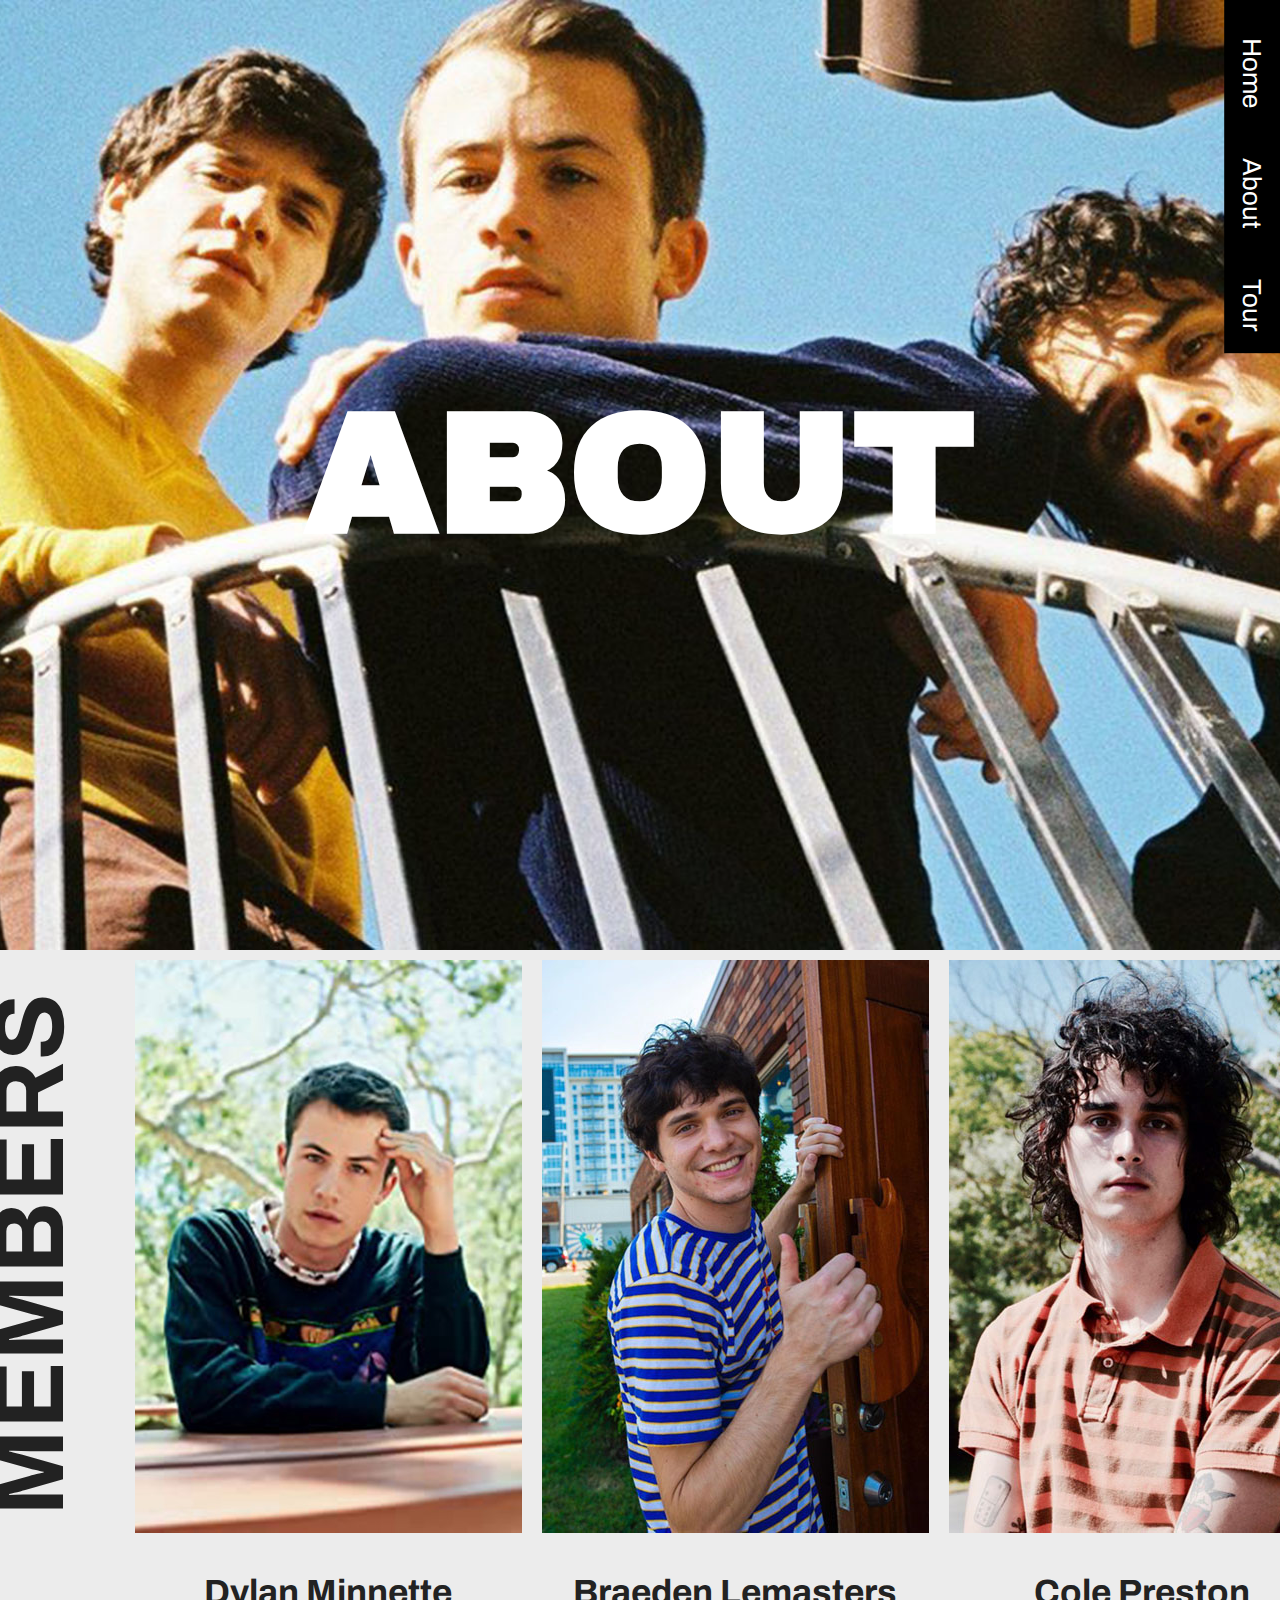
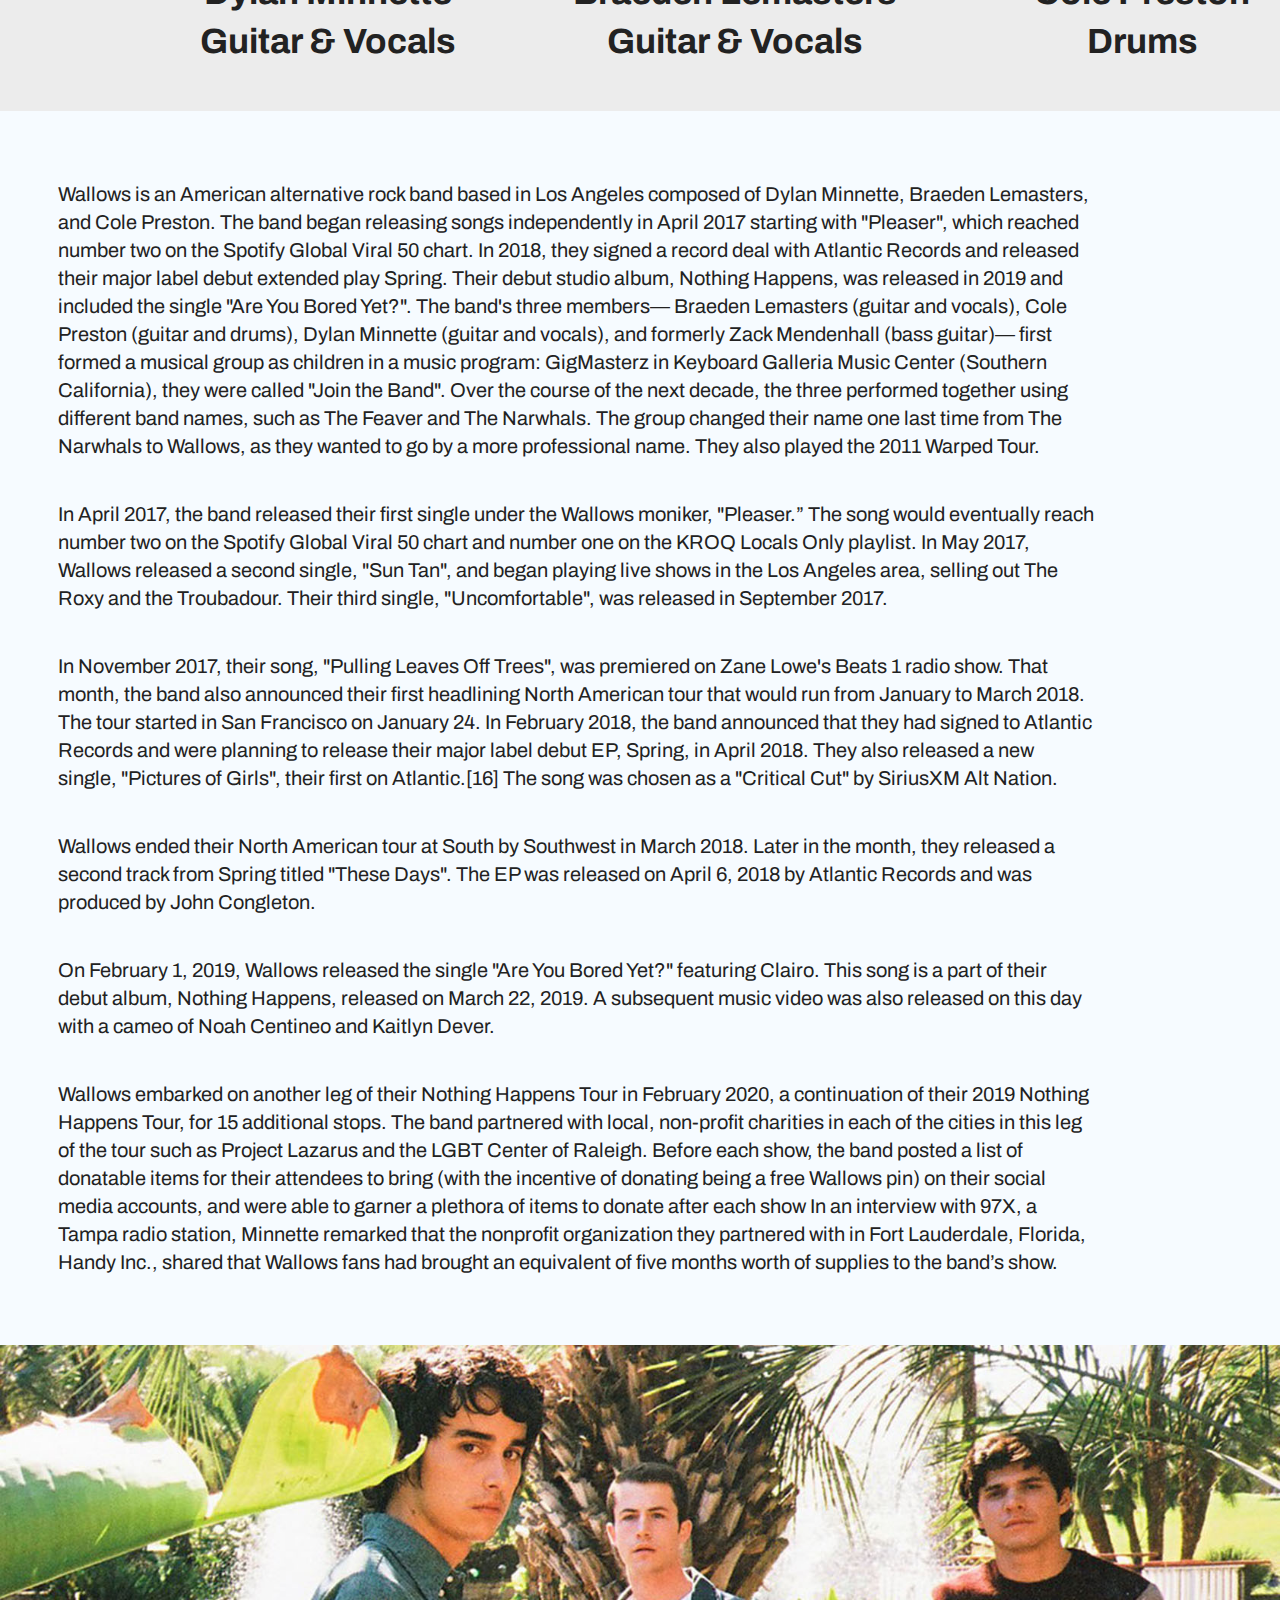
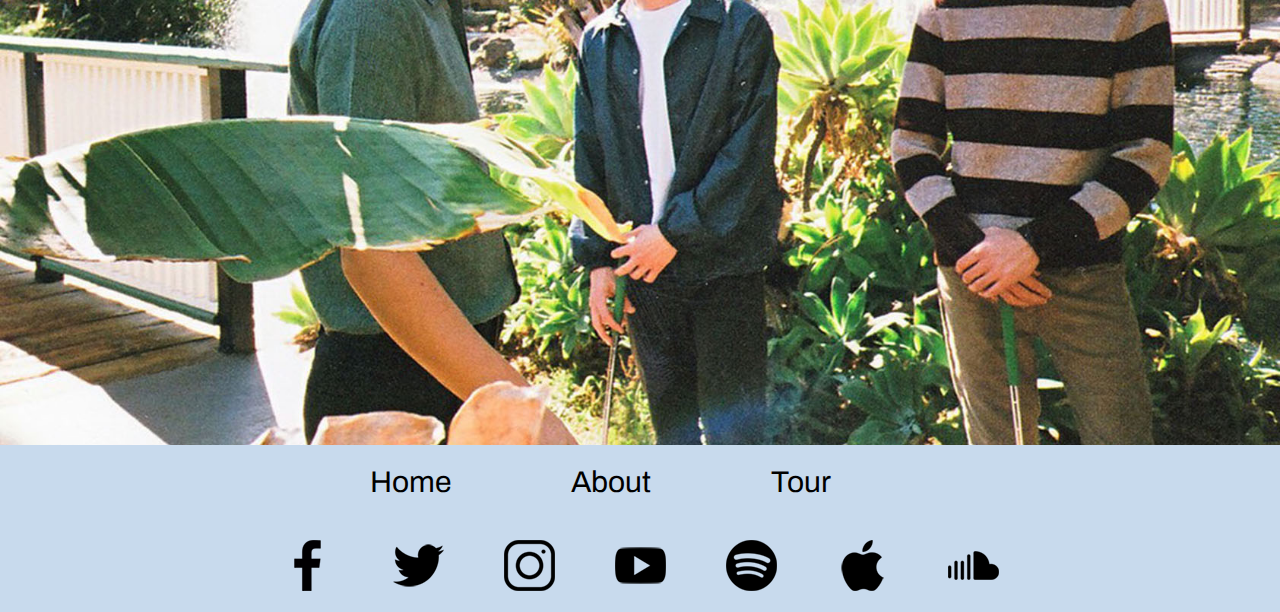
==== commit 48fd595f: "TIM EDITS/Slider + About Page" ====
--- a/about.html
+++ b/about.html
@@ -54,38 +54,26 @@
 
   <section class="biography">
     <div class="biocontent">
-    <p>Wallows is an American alternative rock band based in Los Angeles composed of Dylan Minnette, Braeden Lemasters, and Cole <br>
-    Preston. The band began releasing songs independently in April 2017 starting with "Pleaser", which reached number two on the Spotify <br>
-    Global Viral 50 chart. In 2018, they signed a record deal with Atlantic Records and released their major label debut extended play Spring.<br>
-    Their debut studio album, Nothing Happens, was released in 2019 and included the single "Are You Bored Yet?". The band's three members—<br>
-    Braeden Lemasters (guitar and vocals), Cole Preston (guitar and drums), Dylan Minnette (guitar and vocals), and formerly Zack Mendenhall <br>
-    (bass guitar)— first formed a musical group as children in a music program: GigMasterz in Keyboard Galleria Music Center (Southern California), <br>
-    they were called "Join the Band". Over the course of the next decade, the three performed together using different band names, such as The <br>
-    Feaver and The Narwhals. The group changed their name one last time from The Narwhals to Wallows, as they wanted to go by a more professional <br>
-    name. They also played the 2011 Warped Tour.<br><br>
+    <p>Wallows is an American alternative rock band based in Los Angeles composed of Dylan Minnette, Braeden Lemasters, and Cole
+    Preston. The band began releasing songs independently in April 2017 starting with "Pleaser", which reached number two on the Spotify
+    Global Viral 50 chart. In 2018, they signed a record deal with Atlantic Records and released their major label debut extended play Spring. Their debut studio album, Nothing Happens, was released in 2019 and included the single "Are You Bored Yet?". The band's three members— Braeden Lemasters (guitar and vocals), Cole Preston (guitar and drums), Dylan Minnette (guitar and vocals), and formerly Zack Mendenhall (bass guitar)— first formed a musical group as children in a music program: GigMasterz in Keyboard Galleria Music Center (Southern California), they were called "Join the Band". Over the course of the next decade, the three performed together using different band names, such as The Feaver and The Narwhals. The group changed their name one last time from The Narwhals to Wallows, as they wanted to go by a more professional name. They also played the 2011 Warped Tour.</p>
 
-    In April 2017, the band released their first single under the Wallows moniker, "Pleaser.” The song would eventually reach number two on the <br>
-    Spotify Global Viral 50 chart and number one on the KROQ Locals Only playlist. In May 2017, Wallows released a second single, "Sun Tan", <br>
-    and began playing live shows in the Los Angeles area, selling out The Roxy and the Troubadour. Their third single, "Uncomfortable", was released <br>
-    in September 2017. <br><br>
+    <p>
+    In April 2017, the band released their first single under the Wallows moniker, "Pleaser.” The song would eventually reach number two on the Spotify Global Viral 50 chart and number one on the KROQ Locals Only playlist. In May 2017, Wallows released a second single, "Sun Tan", and began playing live shows in the Los Angeles area, selling out The Roxy and the Troubadour. Their third single, "Uncomfortable", was released in September 2017. </p>
+    
+    <p>
+    In November 2017, their song, "Pulling Leaves Off Trees", was premiered on Zane Lowe's Beats 1 radio show. That month, the band also announced their first headlining North American tour that would run from January to March 2018. The tour started in San Francisco on January 24. In February 2018, the band announced that they had signed to Atlantic Records and were planning to release their major label debut EP, Spring, in April 2018. They also released a new single, "Pictures of Girls", their first on Atlantic.[16] The song was chosen as a "Critical Cut" by SiriusXM Alt Nation.
+    </p>
 
-    In November 2017, their song, "Pulling Leaves Off Trees", was premiered on Zane Lowe's Beats 1 radio show. That month, the band also announced <br>
-    their first headlining North American tour that would run from January to March 2018. The tour started in San Francisco on January 24. In February 2018, <br>
-    the band announced that they had signed to Atlantic Records and were planning to release their major label debut EP, Spring, in April 2018. They also <br>
-    released a new single, "Pictures of Girls", their first on Atlantic.[16] The song was chosen as a "Critical Cut" by SiriusXM Alt Nation. <br><br>
+    <p>
+    Wallows ended their North American tour at South by Southwest in March 2018.  Later in the month, they released a second track from Spring titled "These Days". The EP was released on April 6, 2018 by Atlantic Records and was produced by John Congleton.
+   </p>
 
-    Wallows ended their North American tour at South by Southwest in March 2018.  Later in the month, they released a second track from Spring titled  <br>
-    "These Days". The EP was released on April 6, 2018 by Atlantic Records and was produced by John Congleton. <br><br>
+    <p>
+    On February 1, 2019, Wallows released the single "Are You Bored Yet?" featuring Clairo. This song is a part of their debut album, Nothing Happens, released on March 22, 2019. A subsequent music video was also released on this day with a cameo of Noah Centineo and Kaitlyn Dever. </p>
 
-    On February 1, 2019, Wallows released the single "Are You Bored Yet?" featuring Clairo. This song is a part of their debut album, Nothing Happens, <br>
-    released on March 22, 2019. A subsequent music video was also released on this day with a cameo of Noah Centineo and Kaitlyn Dever. <br><br>
-
-    Wallows embarked on another leg of their Nothing Happens Tour in February 2020, a continuation of their 2019 Nothing Happens Tour, for 15 additional <br>
-    stops. The band partnered with local, non-profit charities in each of the cities in this leg of the tour such as Project Lazarus and the LGBT Center of Raleigh. <br>
-    Before each show, the band posted a list of donatable items for their attendees to bring (with the incentive of donating being a free Wallows pin) on their <br>
-    social media accounts, and were able to garner a plethora of items to donate after each show In an interview with 97X, a Tampa radio station, Minnette <br>
-    remarked that the nonprofit organization they partnered with in Fort Lauderdale, Florida, Handy Inc., shared that Wallows fans had brought an equivalent <br>
-    of five months worth of supplies to the band’s show.</p>
+    <p>
+    Wallows embarked on another leg of their Nothing Happens Tour in February 2020, a continuation of their 2019 Nothing Happens Tour, for 15 additional stops. The band partnered with local, non-profit charities in each of the cities in this leg of the tour such as Project Lazarus and the LGBT Center of Raleigh. Before each show, the band posted a list of donatable items for their attendees to bring (with the incentive of donating being a free Wallows pin) on their social media accounts, and were able to garner a plethora of items to donate after each show In an interview with 97X, a Tampa radio station, Minnette remarked that the nonprofit organization they partnered with in Fort Lauderdale, Florida, Handy Inc., shared that Wallows fans had brought an equivalent of five months worth of supplies to the band’s show.</p>
   </div>
   </section>
 
--- a/css/main.css
+++ b/css/main.css
@@ -110,7 +110,7 @@
     justify-content: center;
     align-items: center;
   }
-  
+
   .music_carousel{
     display: flex;
     justify-content: center;
@@ -119,24 +119,24 @@
     width: 90vw;
     margin: 5%;
   }
-  
+
   .carousel_box{
     width: 75%;
   }
-  
+
   .music_carousel h2{
     transform: rotate(270deg);
     font-size: 100px;
   }
-  
+
   #about_bg{
   background-image: url('../img/about_header.jpg');
   }
-  
+
   #tour_bg{
   background-image: url('../img/tour_header.jpg');
   }
-  
+
   header ul {
     transform: rotate(90deg);
     list-style-type: none;
@@ -148,30 +148,30 @@
     position: absolute;
     right: -162px;
   }
-  
+
   .tour_bg ul li{
   background-color: #C8DAE9;
   }
-  
+
   header ul li{
     margin: 10px 25px 10px 25px;
   }
-  
+
   header ul li a{
     text-decoration: none;
     color: #FFFFFF;
     font-size: 26px;
   }
-  
+
   header h1{
     margin: 0px;
     font-size: 170px;
     color: #fff;
     font-family: 'Archivo Black', sans-serif;
   }
-  
+
   /* sets up main content sections for pages */
-  
+
   .main_content{
     display: flex;
     justify-content: center;
@@ -180,7 +180,7 @@
     width: 90vw;
     margin: 5%;
   }
-  
+
   .leftbox,
   .rightbox{
     display: flex;
@@ -190,7 +190,7 @@
     width: 45%;
     margin: 2%;
   }
-  
+
   .hero {
     width: 70%;
     display: flex;
@@ -198,11 +198,11 @@
     align-items: center;
     flex-direction: row;
   }
-  
+
   .hero a{
     text-decoration: none;
   }
-  
+
   button.shopbuttons{
     font-size: 30px;
     width: 180px;
@@ -212,7 +212,7 @@
     border: none;
     margin: 2%;
   }
-  
+
   .main_content2{
     width: 100vw;
     display: flex;
@@ -221,23 +221,32 @@
     flex-direction: row;
     margin: 0 auto;
   }
-  
+
   .members{
     display: flex;
     justify-content: center;
     align-items: center;
     flex-direction: row;
+    width: 100vw;
+    background-color: #ECECEC;
+    font-size: 30px;
+    text-align: center;
+  }
+
+  .memberheader {
+    width: 190px;
+    position: relative;
+    top: 90px;
+}
+
+  .biography{
+    display: flex;
+    justify-content: center;
+    align-items: center;
+    flex-direction: column;
     width: 90vw;
   }
-  
-  .biography{
-    display: flex;
-    justify-content: center;
-    align-items: center;
-    flex-direction: column;
-    width: 100vw;
-  }
-  
+
   .biocontent{
     display: flex;
     justify-content: center;
@@ -246,59 +255,63 @@
     width: 90%;
     margin: 2%;
   }
-  
+
   .main_content h2{
     font-size: 90px;
     text-align: center;
   }
-  
+
   .memberheader h2{
     font-size: 100px;
     text-align: center;
     transform: rotate(270deg);
-  
-  }
-  
+
+  }
+
   /* Slick Slider */
-  
+
   * {
     box-sizing: border-box;
   }
-  
+
   .slider {
       width: 90%;
       margin: 100px auto;
   }
-  
+
+  .slider img{
+    width: 50%;
+  }
+
   .slick-slide {
     margin: 0px 20px;
   }
-  
+
   .slick-slide img {
     width: 100%;
   }
-  
+
   .slick-prev:before,
   .slick-next:before {
     color: black;
   }
-  
-  
+
+
   .slick-slide {
     transition: all ease-in-out .3s;
     opacity: .2;
   }
-  
+
   .slick-active {
     opacity: .5;
   }
-  
+
   .slick-current {
     opacity: 1;
   }
-  
+
   /* sets up the bios for each band member with their content stacked underneath */
-  
+
   .bios{
     display: flex;
     justify-content: center;
@@ -306,10 +319,10 @@
     flex-direction: column;
     margin: 10px;
   }
-  
-  
+
+
   /* Closing Image */
-  
+
   .closing_image{
     background-image: url('../img/about_group.jpg');
     background-position: center;
@@ -319,16 +332,16 @@
     height: 700px;
     margin: 0 auto;
   }
-  
+
   /* Biography Styles */
-  
+
   .biography{
     font-size: 20px;
     margin: 2% 0%;
   }
-  
+
   /* Tour Stuff */
-  
+
   .tour_content{
     display: flex;
     justify-content: center;
@@ -337,11 +350,11 @@
     margin: 0 auto;
     line-height: 70px;
   }
-  
+
   .tour_content a{
     margin: 2%;
   }
-  
+
   .tour_content button{
     font-size: 40px;
     width: 290px;
@@ -351,7 +364,7 @@
     border: none;
     margin: 2%;
   }
-  
+
   .tour_leftcolumn,
   .tour_centercolumn,
   .tour_rightcolumn{
@@ -362,7 +375,7 @@
     background-color: #E5E5E5;
     margin: 2% 0%;
   }
-  
+
   .tour_leftcolumn ul,
   .tour_centercolumn ul,
   .tour_rightcolumn ul{
@@ -371,7 +384,7 @@
     font-size: 30px;
     padding: 0px;
   }
-  
+
   .tour_doc{
     font-size: 75px;
     width: 100vw;
@@ -381,11 +394,11 @@
     flex-direction: column;
     margin: 2%;
   }
-  
-  
-  
+
+
+
   /* sets up footer */
-  
+
   footer{
     width: 100vw;
     height: 5%;
@@ -395,14 +408,14 @@
     align-items: center;
     flex-direction: column;
   }
-  
+
   footer nav{
     display: flex;
     justify-content: center;
     align-items: center;
     flex-direction: row;
   }
-  
+
   footer nav ul{
     display: flex;
     justify-content: center;
@@ -412,24 +425,24 @@
     margin: 2%;
     padding: 0px;
   }
-  
+
   footer nav ul li{
     margin: 5px 30px 5px 30px;
   }
-  
+
   .navigation li{
     justify-content: center;
     align-items: center;
     margin: 5px 100px 5px 20px;
   }
-  
+
   footer nav ul li a{
     text-decoration: none;
     color: #000;
     font-size: 30px;
     font-family: 'Archivo', sans-serif;
   }
-  
+
   footer nav ul li a:hover{
     color: #fff;
   }
@@ -478,7 +491,7 @@
     .bios img {
       width: 180px;
   }
-  
+
 
 
     /* Tour Page */
@@ -494,7 +507,7 @@
     .tour_doc {
       font-size: 35px;
     }
-  
+
 
     iframe{
       width: 600px;
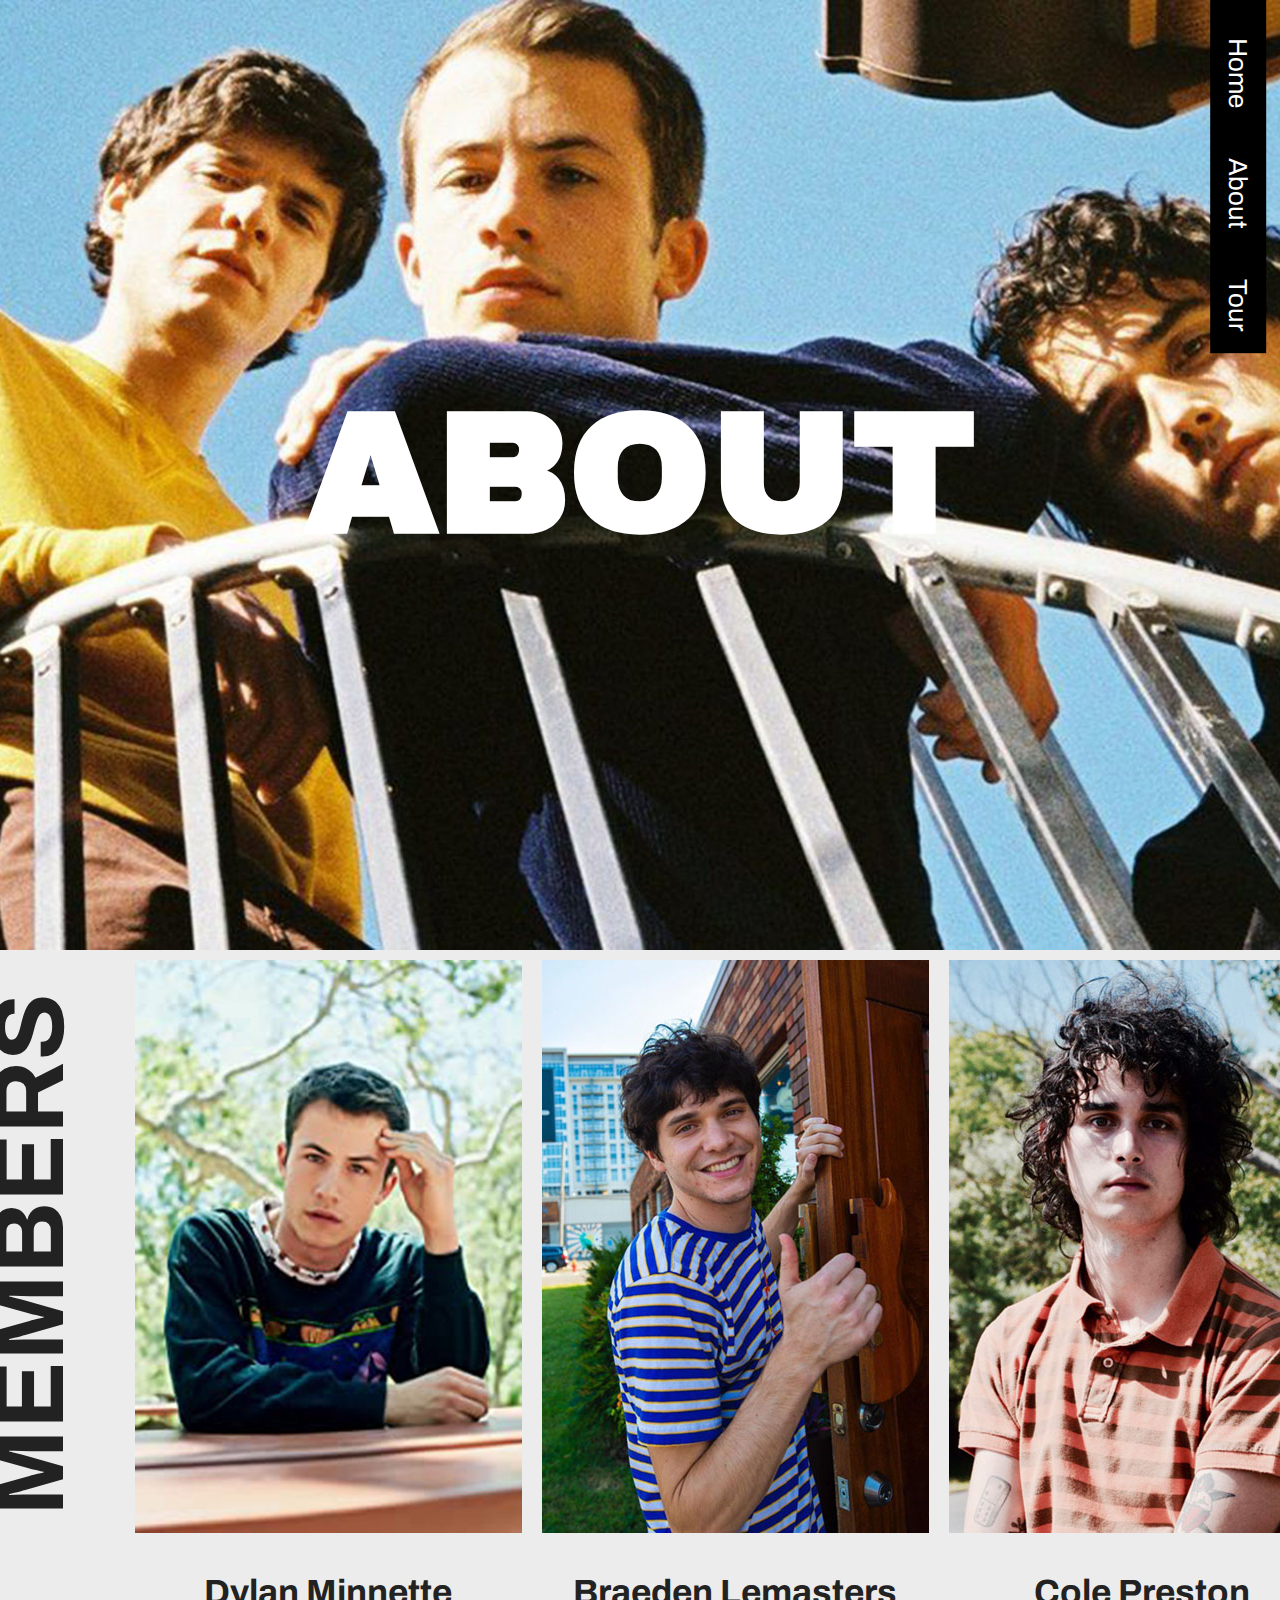
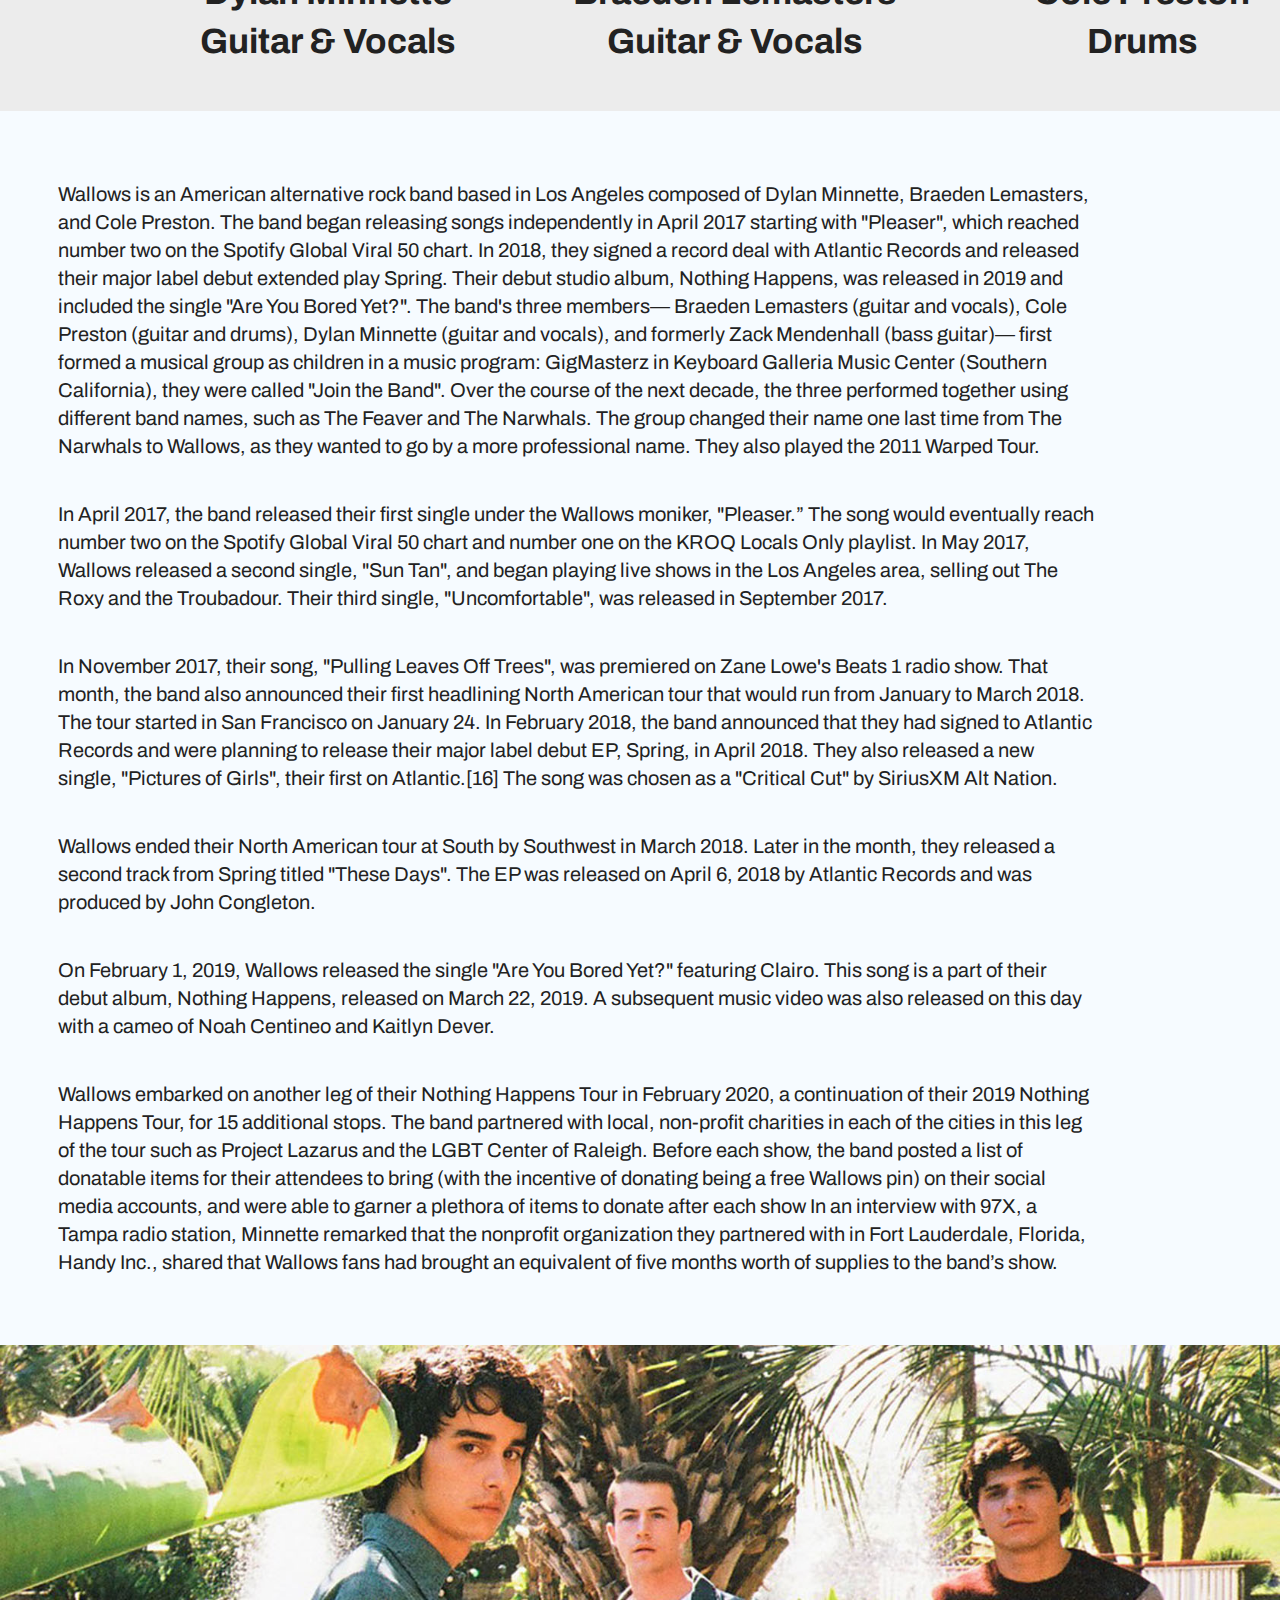
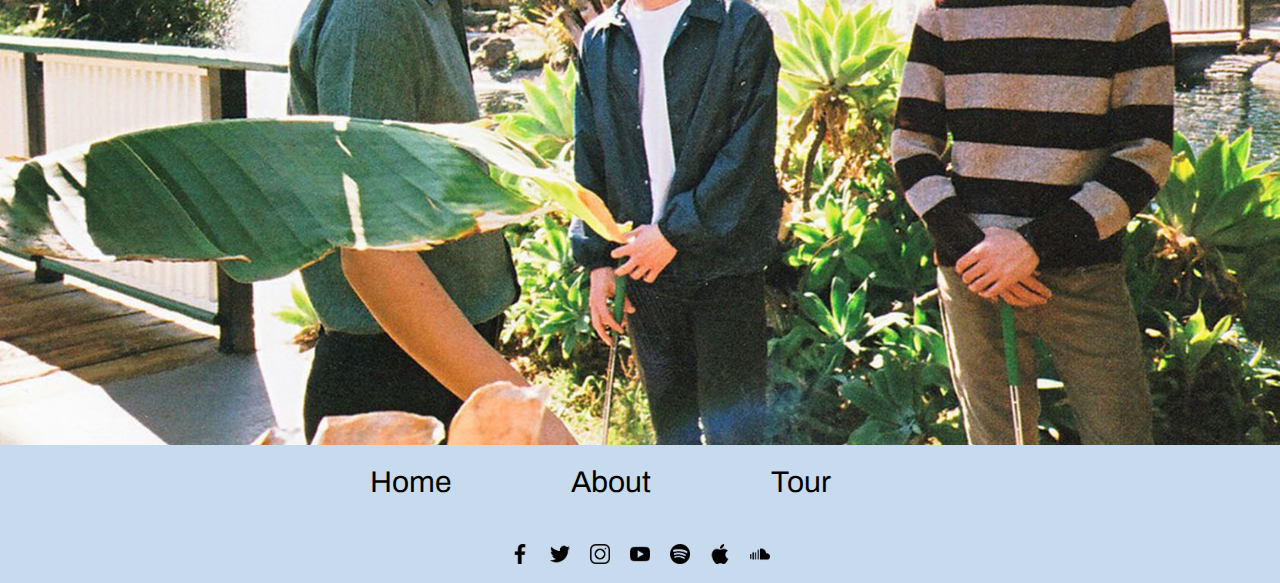
==== commit 5f079610: "11/24 Update" ====
--- a/about.html
+++ b/about.html
@@ -4,6 +4,7 @@
 <head>
   <meta charset="utf-8">
   <title>Wallows Music</title>
+  <link rel="icon" href="favicon.ico" type="image/gif" sizes="16x16">
   <meta name="description" content="">
   <meta name="viewport" content="width=device-width, initial-scale=1">
 
@@ -60,7 +61,7 @@
 
     <p>
     In April 2017, the band released their first single under the Wallows moniker, "Pleaser.” The song would eventually reach number two on the Spotify Global Viral 50 chart and number one on the KROQ Locals Only playlist. In May 2017, Wallows released a second single, "Sun Tan", and began playing live shows in the Los Angeles area, selling out The Roxy and the Troubadour. Their third single, "Uncomfortable", was released in September 2017. </p>
-    
+
     <p>
     In November 2017, their song, "Pulling Leaves Off Trees", was premiered on Zane Lowe's Beats 1 radio show. That month, the band also announced their first headlining North American tour that would run from January to March 2018. The tour started in San Francisco on January 24. In February 2018, the band announced that they had signed to Atlantic Records and were planning to release their major label debut EP, Spring, in April 2018. They also released a new single, "Pictures of Girls", their first on Atlantic.[16] The song was chosen as a "Critical Cut" by SiriusXM Alt Nation.
     </p>
--- a/css/main.css
+++ b/css/main.css
@@ -1,711 +1,548 @@
 /*! HTML5 Boilerplate v8.0.0 | MIT License | https://html5boilerplate.com/ */
-
 /* main.css 2.1.0 | MIT License | https://github.com/h5bp/main.css#readme */
-/*
- * What follows is the result of much research on cross-browser styling.
- * Credit left inline and big thanks to Nicolas Gallagher, Jonathan Neal,
- * Kroc Camen, and the H5BP dev community and team.
- */
-
-/* ==========================================================================
-   Base styles: opinionated defaults
-   ========================================================================== */
-   @import url('https://fonts.googleapis.com/css2?family=Archivo&family=Archivo+Black&display=swap');
-
+/** What follows is the result of much research on cross-browser styling.* Credit left inline and big thanks to Nicolas Gallagher, Jonathan Neal,* Kroc Camen, and the H5BP dev community and team.*/
+/* ==========================================================================Base styles: opinionated defaults========================================================================== */
+@import url('https://fonts.googleapis.com/css2?family=Archivo&family=Archivo+Black&display=swap');
 html {
-  color: #222;
-  font-size: 1em;
-  line-height: 1.4;
-  font-family: 'Archivo', sans-serif;
-}
-
+	color: #222;
+	font-size: 1em;
+	line-height: 1.4;
+	font-family: 'Archivo', sans-serif;
+}
 body{
-  background-color: #F6FBFF;
-  overflow-x: hidden;
-}
-
-
-
-
-/*
- * Remove text-shadow in selection highlight:
- * https://twitter.com/miketaylr/status/12228805301
- *
- * Vendor-prefixed and regular ::selection selectors cannot be combined:
- * https://stackoverflow.com/a/16982510/7133471
- *
- * Customize the background color to match your design.
- */
-
+	background-color: #F6FBFF;
+	overflow-x: hidden;
+}
+/** Remove text-shadow in selection highlight:* https://twitter.com/miketaylr/status/12228805301** Vendor-prefixed and regular ::selection selectors cannot be combined:* https://stackoverflow.com/a/16982510/7133471** Customize the background color to match your design.*/
 ::-moz-selection {
-  background: #b3d4fc;
-  text-shadow: none;
-}
-
+	background: #b3d4fc;
+	text-shadow: none;
+}
 ::selection {
-  background: #b3d4fc;
-  text-shadow: none;
-}
-
-/*
- * A better looking default horizontal rule
- */
-
+	background: #b3d4fc;
+	text-shadow: none;
+}
+/** A better looking default horizontal rule*/
 hr {
-  display: block;
-  height: 1px;
-  border: 0;
-  border-top: 1px solid #ccc;
-  margin: 1em 0;
-  padding: 0;
-}
-
-/*
- * Remove the gap between audio, canvas, iframes,
- * images, videos and the bottom of their containers:
- * https://github.com/h5bp/html5-boilerplate/issues/440
- */
-
-audio,
-canvas,
-iframe,
-img,
-svg,
-video {
-  vertical-align: middle;
-}
-
-/*
- * Remove default fieldset styles.
- */
-
+	display: block;
+	height: 1px;
+	border: 0;
+	border-top: 1px solid #ccc;
+	margin: 1em 0;
+	padding: 0;
+}
+/** Remove the gap between audio, canvas, iframes,* images, videos and the bottom of their containers:* https://github.com/h5bp/html5-boilerplate/issues/440*/
+audio,canvas,iframe,img,svg,video {
+	vertical-align: middle;
+}
+/** Remove default fieldset styles.*/
 fieldset {
-  border: 0;
-  margin: 0;
-  padding: 0;
-}
-
-/*
- * Allow only vertical resizing of textareas.
- */
-
+	border: 0;
+	margin: 0;
+	padding: 0;
+}
+/** Allow only vertical resizing of textareas.*/
 textarea {
-  resize: vertical;
-}
-
-/* ==========================================================================
-   Author's custom styles
-   ========================================================================== */
-
-   header{
-    background-image: url('../img/home_hero_img.jpg');
-    background-size: cover;
-    background-position: center;
-    background-repeat: no-repeat;
-    height: 950px;
-    margin: 0px;
-    position: relative;
-    width: 100vw;
-    display: flex;
-    justify-content: center;
-    align-items: center;
-  }
-
-  .music_carousel{
-    display: flex;
-    justify-content: center;
-    align-items: center;
-    flex-direction: row;
-    width: 90vw;
-    margin: 5%;
-  }
-
-  .carousel_box{
-    width: 75%;
-  }
-
-  .music_carousel h2{
-    transform: rotate(270deg);
-    font-size: 100px;
-  }
-
-  #about_bg{
-  background-image: url('../img/about_header.jpg');
-  }
-
-  #tour_bg{
-  background-image: url('../img/tour_header.jpg');
-  }
-
-  header ul {
-    transform: rotate(90deg);
-    list-style-type: none;
-    display: flex;
-    background-color: #000;
-    top: 135px;
-    width: 380px;
-    margin: 0px;
-    position: absolute;
-    right: -162px;
-  }
-
-  .tour_bg ul li{
-  background-color: #C8DAE9;
-  }
-
-  header ul li{
-    margin: 10px 25px 10px 25px;
-  }
-
-  header ul li a{
-    text-decoration: none;
-    color: #FFFFFF;
-    font-size: 26px;
-  }
-
-  header h1{
-    margin: 0px;
-    font-size: 170px;
-    color: #fff;
-    font-family: 'Archivo Black', sans-serif;
-  }
-
-  /* sets up main content sections for pages */
-
-  .main_content{
-    display: flex;
-    justify-content: center;
-    align-items: center;
-    flex-direction: row;
-    width: 90vw;
-    margin: 5%;
-  }
-
-  .leftbox,
-  .rightbox{
-    display: flex;
-    justify-content: center;
-    align-items: center;
-    flex-direction: column;
-    width: 45%;
-    margin: 2%;
-  }
-
-  .hero {
-    width: 70%;
-    display: flex;
-    justify-content: space-between;
-    align-items: center;
-    flex-direction: row;
-  }
-
-  .hero a{
-    text-decoration: none;
-  }
-
-  button.shopbuttons{
-    font-size: 30px;
-    width: 180px;
-    height: 100px;
-    background-color: #C8DAE9;
-    color: black;
-    border: none;
-    margin: 2%;
-  }
-
-  .main_content2{
-    width: 100vw;
-    display: flex;
-    justify-content: center;
-    align-items: center;
-    flex-direction: row;
-    margin: 0 auto;
-  }
-
-  .members{
-    display: flex;
-    justify-content: center;
-    align-items: center;
-    flex-direction: row;
-    width: 100vw;
-    background-color: #ECECEC;
-    font-size: 30px;
-    text-align: center;
-  }
-
-  .memberheader {
-    width: 190px;
-    position: relative;
-    top: 90px;
-}
-
-  .biography{
-    display: flex;
-    justify-content: center;
-    align-items: center;
-    flex-direction: column;
-    width: 90vw;
-  }
-
-  .biocontent{
-    display: flex;
-    justify-content: center;
-    align-items: center;
-    flex-direction: column;
-    width: 90%;
-    margin: 2%;
-  }
-
-  .main_content h2{
-    font-size: 90px;
-    text-align: center;
-  }
-
-  .memberheader h2{
-    font-size: 100px;
-    text-align: center;
-    transform: rotate(270deg);
-
-  }
-
-  /* Slick Slider */
-
-  * {
-    box-sizing: border-box;
-  }
-
-  .slider {
-      width: 90%;
-      margin: 100px auto;
-  }
-
-  .slider img{
-    width: 50%;
-  }
-
-  .slick-slide {
-    margin: 0px 20px;
-  }
-
-  .slick-slide img {
-    width: 100%;
-  }
-
-  .slick-prev:before,
-  .slick-next:before {
-    color: black;
-  }
-
-
-  .slick-slide {
-    transition: all ease-in-out .3s;
-    opacity: .2;
-  }
-
-  .slick-active {
-    opacity: .5;
-  }
-
-  .slick-current {
-    opacity: 1;
-  }
-
-  /* sets up the bios for each band member with their content stacked underneath */
-
-  .bios{
-    display: flex;
-    justify-content: center;
-    align-items: center;
-    flex-direction: column;
-    margin: 10px;
-  }
-
-
-  /* Closing Image */
-
-  .closing_image{
-    background-image: url('../img/about_group.jpg');
-    background-position: center;
-    background-size: cover;
-    background-repeat: no-repeat;
-    width: 100vw;
-    height: 700px;
-    margin: 0 auto;
-  }
-
-  /* Biography Styles */
-
-  .biography{
-    font-size: 20px;
-    margin: 2% 0%;
-  }
-
-  /* Tour Stuff */
-
-  .tour_content{
-    display: flex;
-    justify-content: center;
-    flex-direction: row;
-    width: 100vw;
-    margin: 0 auto;
-    line-height: 70px;
-  }
-
-  .tour_content a{
-    margin: 2%;
-  }
-
-  .tour_content button{
-    font-size: 40px;
-    width: 290px;
-    height: 100px;
-    background-color: #C8DAE9;
-    color: black;
-    border: none;
-    margin: 2%;
-  }
-
-  .tour_leftcolumn,
-  .tour_centercolumn,
-  .tour_rightcolumn{
-    width: 20%;
-    display: flex;
-    align-items: center;
-    flex-direction: column;
-    background-color: #E5E5E5;
-    margin: 2% 0%;
-  }
-
-  .tour_leftcolumn ul,
-  .tour_centercolumn ul,
-  .tour_rightcolumn ul{
-    list-style-type: none;
-    text-align: center;
-    font-size: 30px;
-    padding: 0px;
-  }
-
-  .tour_doc{
-    font-size: 75px;
-    width: 100vw;
-    display: flex;
-    justify-content: center;
-    align-items: center;
-    flex-direction: column;
-    margin: 2%;
-  }
-
-
-
-  /* sets up footer */
-
-  footer{
-    width: 100vw;
-    height: 5%;
-    background-color: #C8DAED;
-    display: flex;
-    justify-content: center;
-    align-items: center;
-    flex-direction: column;
-  }
-
-  footer nav{
-    display: flex;
-    justify-content: center;
-    align-items: center;
-    flex-direction: row;
-  }
-
-  footer nav ul{
-    display: flex;
-    justify-content: center;
-    align-items: center;
-    flex-direction: row;
-    list-style-type: none;
-    margin: 2%;
-    padding: 0px;
-  }
-
-  footer nav ul li{
-    margin: 5px 30px 5px 30px;
-  }
-
-  .navigation li{
-    justify-content: center;
-    align-items: center;
-    margin: 5px 100px 5px 20px;
-  }
-
-  footer nav ul li a{
-    text-decoration: none;
-    color: #000;
-    font-size: 30px;
-    font-family: 'Archivo', sans-serif;
-  }
-
-  footer nav ul li a:hover{
-    color: #fff;
-  }
-
-  /* Media Queries */
-
-
-  @media screen and (max-width: 768px){
-
-    /* Home Page */
-
-    header h1 {
-      font-size: 120px;
-    }
-
-    .main_content{
-      flex-direction: column;
-    }
-
-    .music_carousel{
-      flex-direction: column;
-    }
-
-    .music_carousel h2 {
-      transform: rotate(0deg);
-      font-size: 80px;
-  }
-
-  .hero {
-    width: 130%;
-  }
-
-
-    /* About Page */
-
-    .memberheader {
-      width: 100px;
-  }
-
-    .memberheader h2 {
-      font-size: 62px;
-      position: relative;
-      top: 100px;
-  }
-
-    .bios img {
-      width: 180px;
-  }
-
-
-
-    /* Tour Page */
-
-    .tour_leftcolumn, .tour_centercolumn, .tour_rightcolumn {
-      width: 30%;
-    }
-
-    .tour_leftcolumn ul, .tour_centercolumn ul, .tour_rightcolumn ul {
-      font-size: 24px;
-    }
-
-    .tour_doc {
-      font-size: 35px;
-    }
-
-
-    iframe{
-      width: 600px;
-      height: 400px;
-    }
-
-
-
-  }
-
-
-
-
-
-  @media screen and (max-width: 320px){
-
-
-
-
-
-  }
-
-
-
-
-
-
-
-/* ==========================================================================
-   Helper classes
-   ========================================================================== */
-
-/*
- * Hide visually and from screen readers
- */
-
-.hidden,
-[hidden] {
-  display: none !important;
-}
-
-/*
- * Hide only visually, but have it available for screen readers:
- * https://snook.ca/archives/html_and_css/hiding-content-for-accessibility
- *
- * 1. For long content, line feeds are not interpreted as spaces and small width
- *    causes content to wrap 1 word per line:
- *    https://medium.com/@jessebeach/beware-smushed-off-screen-accessible-text-5952a4c2cbfe
- */
-
-.sr-only {
-  border: 0;
-  clip: rect(0, 0, 0, 0);
-  height: 1px;
-  margin: -1px;
-  overflow: hidden;
-  padding: 0;
-  position: absolute;
-  white-space: nowrap;
-  width: 1px;
-  /* 1 */
-}
-
-/*
- * Extends the .sr-only class to allow the element
- * to be focusable when navigated to via the keyboard:
- * https://www.drupal.org/node/897638
- */
-
-.sr-only.focusable:active,
-.sr-only.focusable:focus {
-  clip: auto;
-  height: auto;
-  margin: 0;
-  overflow: visible;
-  position: static;
-  white-space: inherit;
-  width: auto;
-}
-
-/*
- * Hide visually and from screen readers, but maintain layout
- */
-
-.invisible {
-  visibility: hidden;
-}
-
-/*
- * Clearfix: contain floats
- *
- * For modern browsers
- * 1. The space content is one way to avoid an Opera bug when the
- *    `contenteditable` attribute is included anywhere else in the document.
- *    Otherwise it causes space to appear at the top and bottom of elements
- *    that receive the `clearfix` class.
- * 2. The use of `table` rather than `block` is only necessary if using
- *    `:before` to contain the top-margins of child elements.
- */
-
-.clearfix::before,
-.clearfix::after {
-  content: " ";
-  display: table;
-}
-
-.clearfix::after {
-  clear: both;
-}
-
-/* ==========================================================================
-   EXAMPLE Media Queries for Responsive Design.
-   These examples override the primary ('mobile first') styles.
-   Modify as content requires.
-   ========================================================================== */
-
-@media only screen and (min-width: 35em) {
-  /* Style adjustments for viewports that meet the condition */
-}
-
-@media print,
-  (-webkit-min-device-pixel-ratio: 1.25),
-  (min-resolution: 1.25dppx),
-  (min-resolution: 120dpi) {
-  /* Style adjustments for high resolution devices */
-}
-
-/* ==========================================================================
-   Print styles.
-   Inlined to avoid the additional HTTP request:
-   https://www.phpied.com/delay-loading-your-print-css/
-   ========================================================================== */
-
-@media print {
-  *,
-  *::before,
-  *::after {
-    background: #fff !important;
-    color: #000 !important;
-    /* Black prints faster */
-    box-shadow: none !important;
-    text-shadow: none !important;
-  }
-
-  a,
-  a:visited {
-    text-decoration: underline;
-  }
-
-  a[href]::after {
-    content: " (" attr(href) ")";
-  }
-
-  abbr[title]::after {
-    content: " (" attr(title) ")";
-  }
-
-  /*
-   * Don't show links that are fragment identifiers,
-   * or use the `javascript:` pseudo protocol
-   */
-  a[href^="#"]::after,
-  a[href^="javascript:"]::after {
-    content: "";
-  }
-
-  pre {
-    white-space: pre-wrap !important;
-  }
-
-  pre,
-  blockquote {
-    border: 1px solid #999;
-    page-break-inside: avoid;
-  }
-
-  /*
-   * Printing Tables:
-   * https://web.archive.org/web/20180815150934/http://css-discuss.incutio.com/wiki/Printing_Tables
-   */
-  thead {
-    display: table-header-group;
-  }
-
-  tr,
-  img {
-    page-break-inside: avoid;
-  }
-
-  p,
-  h2,
-  h3 {
-    orphans: 3;
-    widows: 3;
-  }
-
-  h2,
-  h3 {
-    page-break-after: avoid;
-  }
-}
+	resize: vertical;
+}
+/* ==========================================================================Author's custom styles========================================================================== */
+header{
+	background-image: url('../img/home_hero_img.jpg');
+	background-size: cover;
+	background-position: center;
+	background-repeat: no-repeat;
+	height: 950px;
+	margin: 0px;
+	position: relative;
+	width: 100vw;
+	display: flex;
+	justify-content: center;
+	align-items: center;
+}
+.music_carousel{
+	display: flex;
+	justify-content: center;
+	align-items: center;
+	flex-direction: row;
+	width: 90vw;
+	margin: 5%;
+}
+.carousel_box{
+	width: 75%;
+}
+.music_carousel h2{
+	transform: rotate(270deg);
+	font-size: 100px;
+}
+#about_bg{
+	background-image: url('../img/about_header.jpg');
+}
+#tour_bg{
+	background-image: url('../img/tour_header.jpg');
+}
+header ul {
+	transform: rotate(90deg);
+	list-style-type: none;
+	display: flex;
+	background-color: #000;
+	top: 135px;
+	width: 380px;
+	margin: 0px;
+	position: absolute;
+	right: -148px;
+}
+.tour_bg ul li{
+	background-color: #C8DAE9;
+}
+header ul li{
+	margin: 10px 25px 10px 25px;
+}
+header ul li a{
+	text-decoration: none;
+	color: #FFFFFF;
+	font-size: 26px;
+}
+header h1{
+	margin: 0px;
+	font-size: 170px;
+	color: #fff;
+	font-family: 'Archivo Black', sans-serif;
+}
+/* sets up main content sections for pages */
+.main_content{
+	display: flex;
+	justify-content: center;
+	align-items: center;
+	flex-direction: row;
+	width: 90vw;
+	margin: 5%;
+}
+.leftbox,.rightbox{
+	display: flex;
+	justify-content: center;
+	align-items: center;
+	flex-direction: column;
+	width: 45%;
+	margin: 2%;
+	font-size: 100px;
+	font-weight: bold;
+}
+.hero {
+	width: 70%;
+	display: flex;
+	justify-content: space-between;
+	align-items: center;
+	flex-direction: row;
+}
+.hero a{
+	text-decoration: none;
+}
+button.shopbuttons{
+	font-size: 30px;
+	width: 180px;
+	height: 100px;
+	background-color: #C8DAE9;
+	color: black;
+	border: none;
+	margin: 2%;
+}
+.main_content2{
+	width: 100vw;
+	display: flex;
+	justify-content: center;
+	align-items: center;
+	flex-direction: row;
+	margin: 0 auto;
+}
+.members{
+	display: flex;
+	justify-content: center;
+	align-items: center;
+	flex-direction: row;
+	width: 100vw;
+	background-color: #ECECEC;
+	font-size: 30px;
+	text-align: center;
+	font-weight: bold;
+}
+.memberheader {
+	width: 190px;
+	position: relative;
+	top: 90px;
+}
+.biography{
+	display: flex;
+	justify-content: center;
+	align-items: center;
+	flex-direction: column;
+	width: 90vw;
+}
+.biocontent{
+	display: flex;
+	justify-content: center;
+	align-items: center;
+	flex-direction: column;
+	width: 90%;
+	margin: 2%;
+}
+.main_content h2{
+	font-size: 90px;
+	text-align: center;
+}
+.memberheader h2{
+	font-size: 100px;
+	text-align: center;
+	transform: rotate(270deg);
+}
+/* Slick Slider */
+* {
+	box-sizing: border-box;
+}
+.slider {
+	width: 90%;
+	margin: 100px auto;
+}
+.slider img{
+	width: 50%;
+}
+.slick-slide {
+	margin: 0px 20px;
+}
+.slick-slide img {
+	width: 100%;
+}
+.slick-prev:before,.slick-next:before {
+	color: black;
+}
+.slick-slide {
+	transition: all ease-in-out .3s;
+	opacity: .2;
+}
+.slick-active {
+	opacity: .5;
+}
+.slick-current {
+	opacity: 1;
+}
+/* sets up the bios for each band member with their content stacked underneath */
+.bios{
+	display: flex;
+	justify-content: center;
+	align-items: center;
+	flex-direction: column;
+	margin: 10px;
+}
+/* Closing Image */
+.closing_image{
+	background-image: url('../img/about_group.jpg');
+	background-position: center;
+	background-size: cover;
+	background-repeat: no-repeat;
+	width: 100vw;
+	height: 700px;
+	margin: 0 auto;
+}
+/* Biography Styles */
+.biography{
+	font-size: 20px;
+	margin: 2% 0%;
+}
+/* Tour Stuff */
+.tour_content{
+	display: flex;
+	justify-content: center;
+	flex-direction: row;
+	width: 100vw;
+	margin: 0 auto;
+	line-height: 70px;
+}
+.tour_content a{
+	margin: 2%;
+}
+.tour_content button{
+	font-size: 40px;
+	width: 290px;
+	height: 100px;
+	background-color: #C8DAE9;
+	color: black;
+	border: none;
+	margin: 2%;
+}
+.tour_leftcolumn,.tour_centercolumn,.tour_rightcolumn{
+	width: 20%;
+	display: flex;
+	align-items: center;
+	flex-direction: column;
+	background-color: #E5E5E5;
+	margin: 2% 0%;
+}
+.tour_leftcolumn ul,.tour_centercolumn ul,.tour_rightcolumn ul{
+	list-style-type: none;
+	text-align: center;
+	font-size: 30px;
+	padding: 0px;
+}
+.tour_doc{
+	font-size: 75px;
+	width: 100vw;
+	display: flex;
+	justify-content: center;
+	align-items: center;
+	flex-direction: column;
+	margin: 2%;
+}
+/* sets up footer */
+footer{
+	width: 100vw;
+	height: 5%;
+	background-color: #C8DAED;
+	display: flex;
+	justify-content: center;
+	align-items: center;
+	flex-direction: column;
+}
+footer nav{
+	display: flex;
+	justify-content: center;
+	align-items: center;
+	flex-direction: row;
+}
+footer nav ul{
+	display: flex;
+	justify-content: center;
+	align-items: center;
+	flex-direction: row;
+	list-style-type: none;
+	margin: 2%;
+	padding: 0px;
+}
+footer nav ul li {
+	margin: 5px 10px 5px 10px;
+}
+.navigation li{
+	justify-content: center;
+	align-items: center;
+	margin: 5px 100px 5px 20px;
+}
+footer nav ul li a{
+	text-decoration: none;
+	color: #000;
+	font-size: 30px;
+	font-family: 'Archivo', sans-serif;
+}
+footer nav ul li a:hover{
+	color: #fff;
+}
+footer nav ul li a img{
+	width: 20px;
+}
+/* Media Queries */
+@media screen and (max-width: 768px){
+	/* Home Page */
+	header h1 {
+		font-size: 80px;
+	}
+	.main_content{
+		flex-direction: column;
+	}
+	header ul {
+		right: -162px;
+	}
+	.main_content h2 {
+		font-size: 50px;
+		text-align: center;
+	}
+	.rightbox{
+		font-size:50px;
+		font-weight: bold;
+	}
+	.hero button{
+		font-size: 25px;
+		width: 138px;
+		height: 48px;
+		background-color: #C8DAE9;
+		color: black;
+		border: none;
+		margin: 2%;
+	}
+	.music_carousel{
+		flex-direction: column;
+	}
+	.music_carousel h2 {
+		transform: rotate(0deg);
+		font-size: 50px;
+	}
+	.hero {
+		width: 130%;
+	}
+	.carousel_box {
+		width: 95%;
+	}
+	button.slick-next, button.slick-prev {
+		top: 60px !important;
+	}
+	/* About Page */
+	.header h1{
+		font-size: 90px;
+	}
+	.memberheader {
+		width: 100px;
+	}
+	.memberheader h2 {
+		font-size: 50px;
+		position: relative;
+		top: -90px;
+	}
+	.bios{
+		font-size: 24px;
+	}
+	.bios img {
+		width: 180px;
+	}
+	/* Tour Page */
+	.tour_bg h1{
+		font-size: 90px;
+	}
+	.tour_leftcolumn, .tour_centercolumn, .tour_rightcolumn {
+		width: 30%;
+	}
+	.tour_leftcolumn ul, .tour_centercolumn ul, .tour_rightcolumn ul {
+		font-size: 24px;
+	}
+	.tour_content button{
+		font-size: 25px;
+		width: 154px;
+		height: 48px;
+		background-color: #C8DAE9;
+		color: black;
+		border: none;
+		margin: 2%;
+	}
+	.tour_doc {
+		font-size: 50px;
+	}
+	iframe{
+		width: 658px;
+		height: 371px;
+	}
+}
+@media screen and (max-width: 320px){
+	header h1 {
+		font-size: 40px;
+	}
+	.main_content{
+		flex-direction: column;
+	}
+	.rightbox{
+		font-size:23px;
+		font-weight: bold;
+	}
+	.music_carousel{
+		flex-direction: column;
+	}
+	.music_carousel h2 {
+		transform: rotate(0deg);
+		font-size: 23px;
+	}
+	.members{
+		flex-direction: column;
+	}
+	.memberheader h2 {
+		transform: rotate(0deg);
+	}
+	.navigation li {
+		justify-content: center;
+		align-items: center;
+		margin: 5px 10px 5px 10px;
+	}
+	.hero {
+		width: 130%;
+	}
+	header ul {
+		transform: rotate(90deg);
+		list-style-type: none;
+		display: flex;
+		background-color: #000;
+		top: 135px;
+		width: 380px;
+		margin: 0px;
+		position: absolute;
+		right: -170px;
+	}
+	.leftbox, .rightbox {
+		display: flex;
+		justify-content: center;
+		align-items: center;
+		flex-direction: column;
+		width: 80%;
+		margin: 2%;
+		font-size: 100px;
+		font-weight: bold;
+	}
+	.leftbox img{
+		width: 290px;
+	}
+	.main_content h2 {
+		font-size: 50px;
+		text-align: center;
+	}
+	button.shopbuttons {
+		font-size: 26px;
+		width: 120px;
+		height: 60px;
+		margin: 2%;
+	}
+	.slick-slide img {
+		width: 200px;
+	}
+	button.slick-next, button.slick-prev {
+		font-size: 0;
+		background-color: transparent;
+		top: 70px !important;
+	}
+	/* About Page */
+	.header h1{
+		font-size: 45px;
+	}
+	.memberheader {
+		width: 30px;
+	}
+	.memberheader h2 {
+		font-size: 30px;
+		position: relative;
+		top: -80px;
+		left: -50px;
+	}
+	.bios{
+		font-size: 15px;
+	}
+	.bios img {
+		width: 180px;
+	}
+	/* Tour Page */
+	.tour_bg h1{
+		font-size: 45px;
+	}
+	.tour_leftcolumn, .tour_centercolumn, .tour_rightcolumn {
+		width: 30%;
+	}
+	.tour_leftcolumn ul, .tour_centercolumn ul, .tour_rightcolumn ul {
+		font-size: 10px;
+	}
+	.tour_content button{
+		font-size: 20px;
+		width: 105px;
+		height: 36px;
+		background-color: #C8DAE9;
+		color: black;
+		border: none;
+		margin: 2%;
+	}
+	.tour_doc {
+		font-size: 20px;
+	}
+	iframe{
+		width: 283px;
+		height: 160px;
+	}
+}
